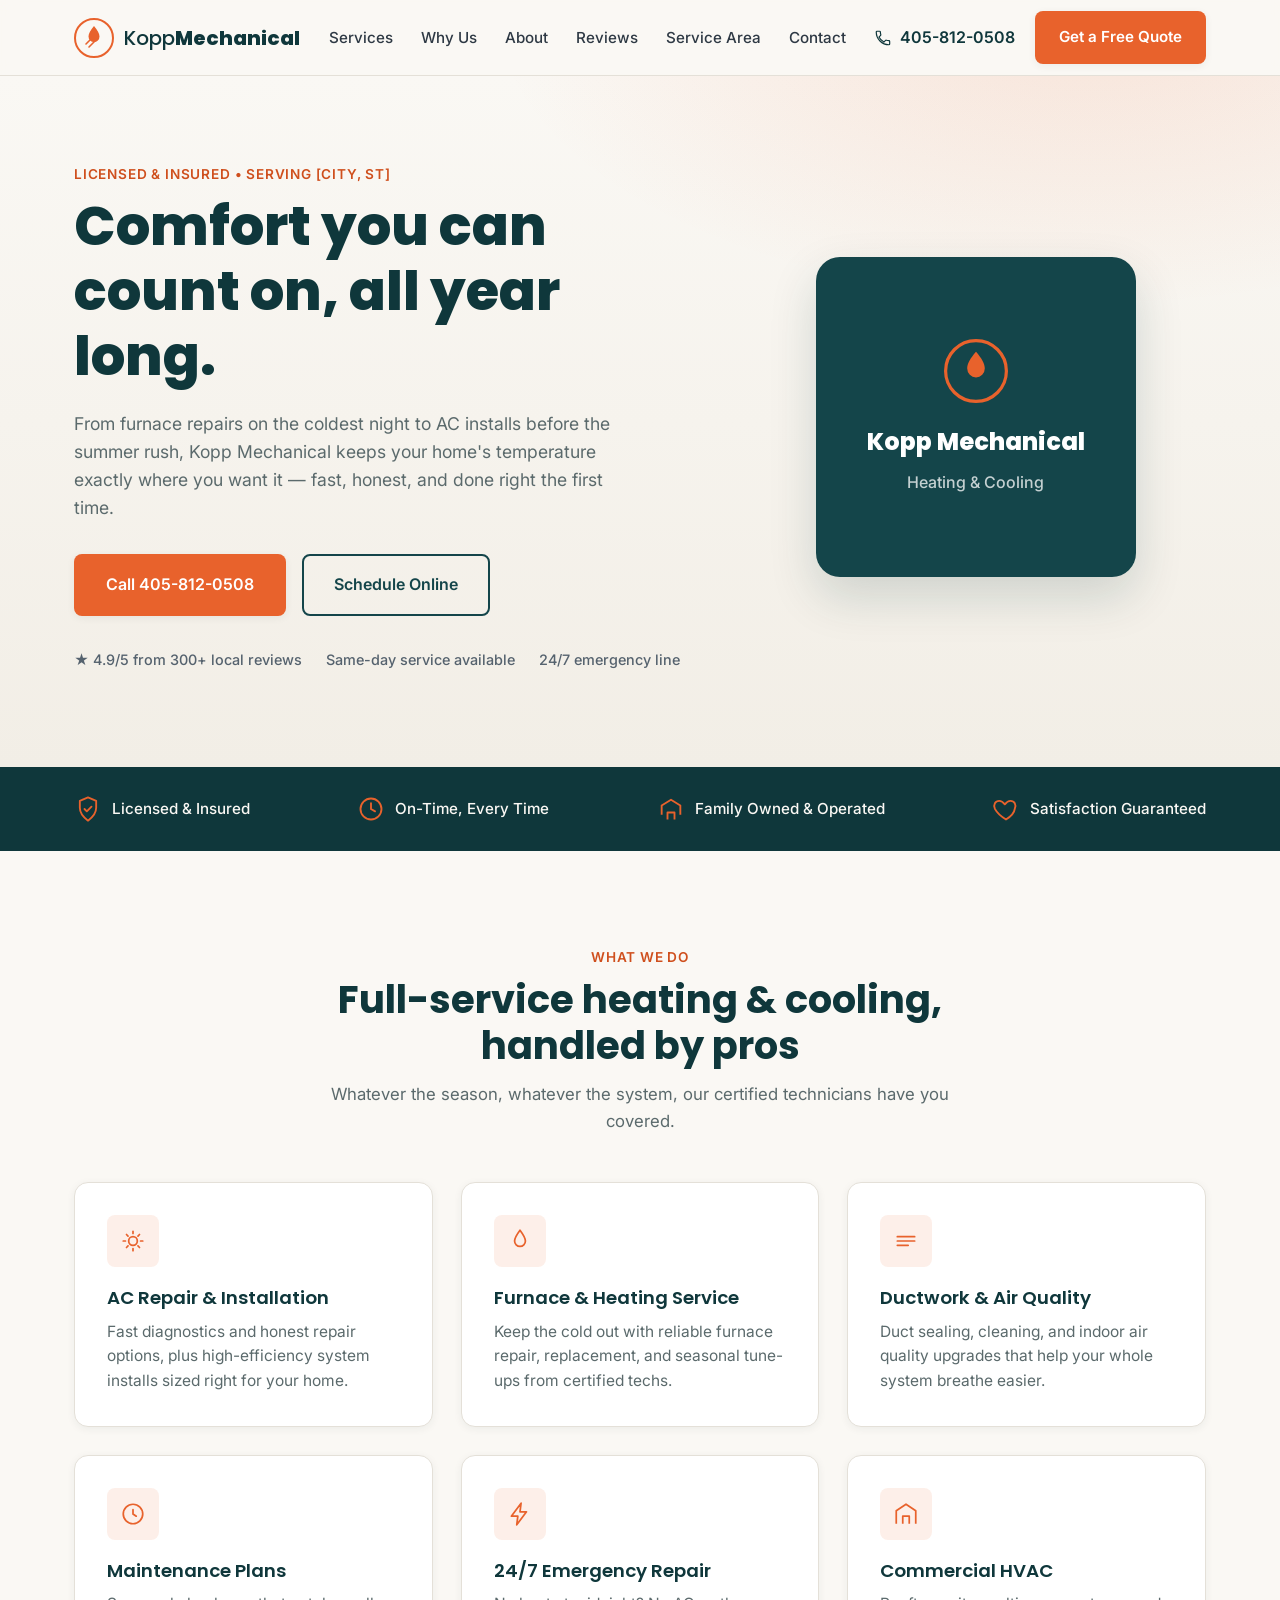
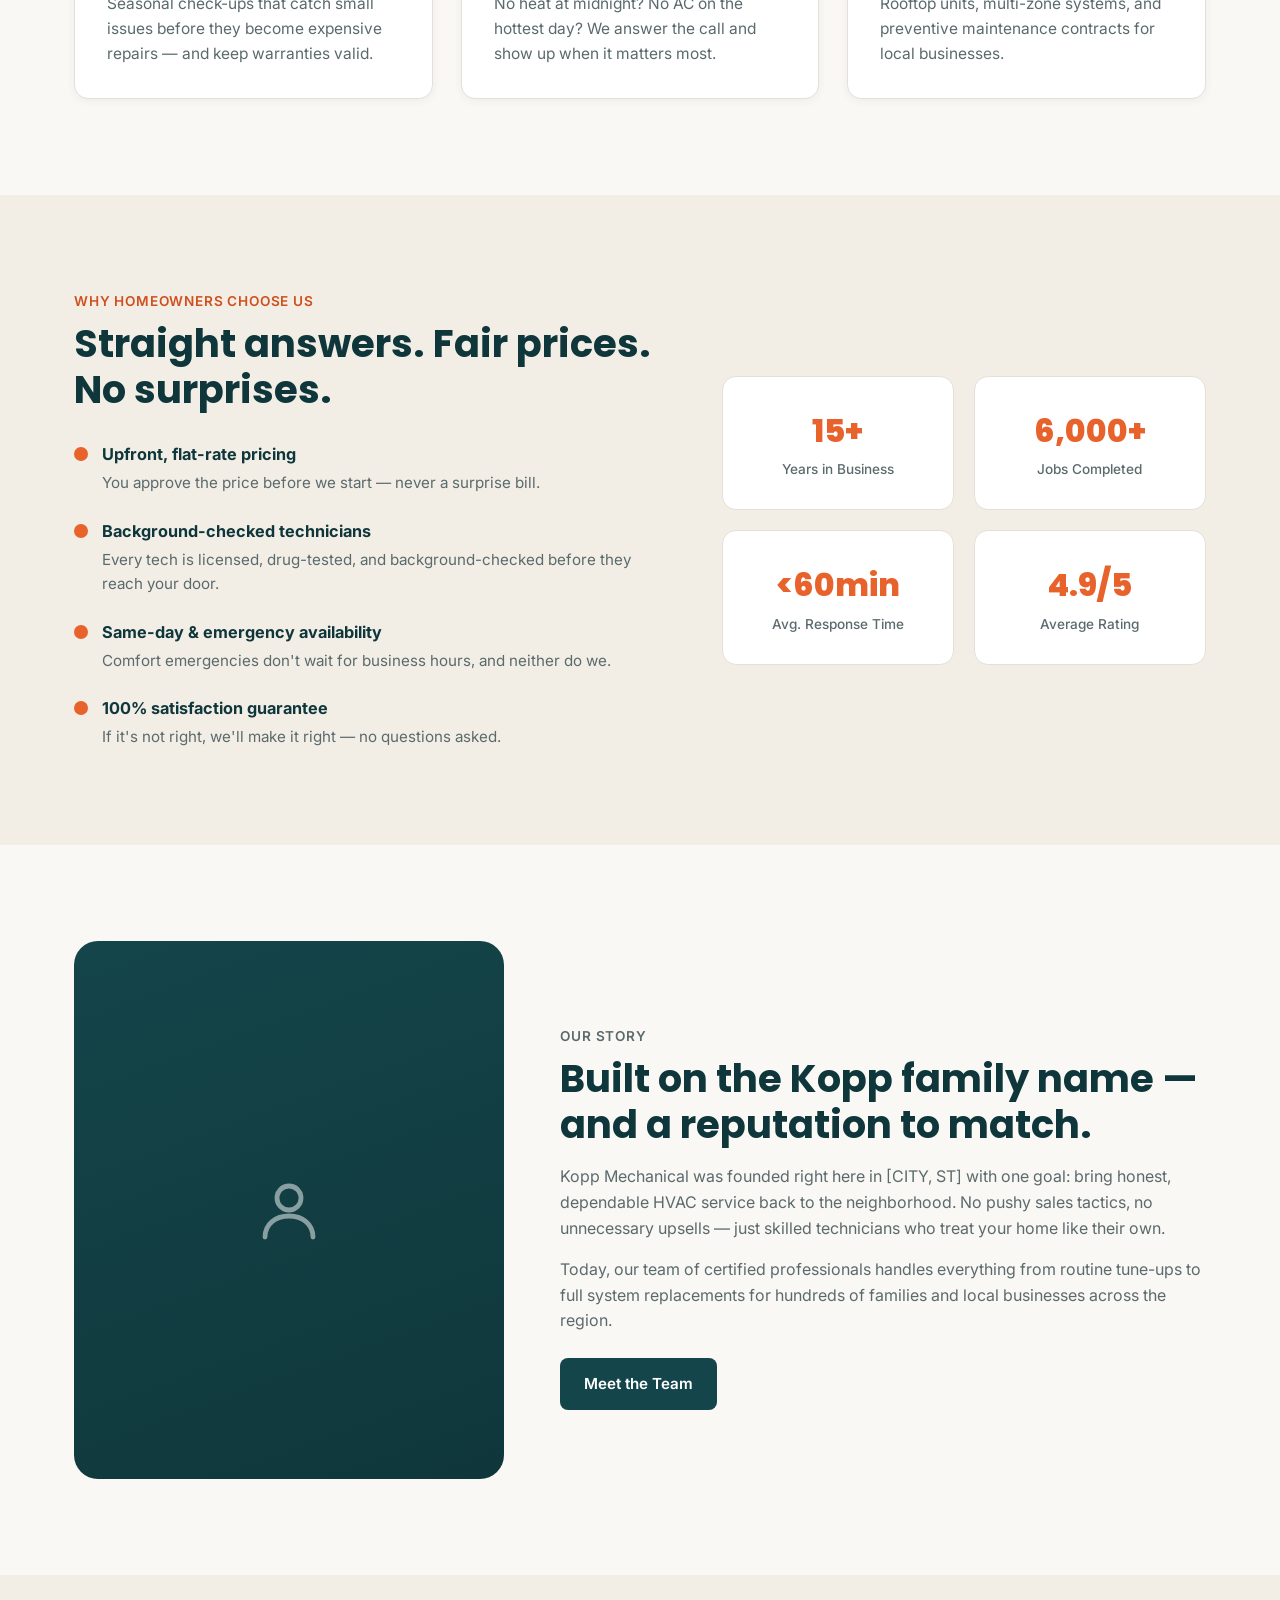
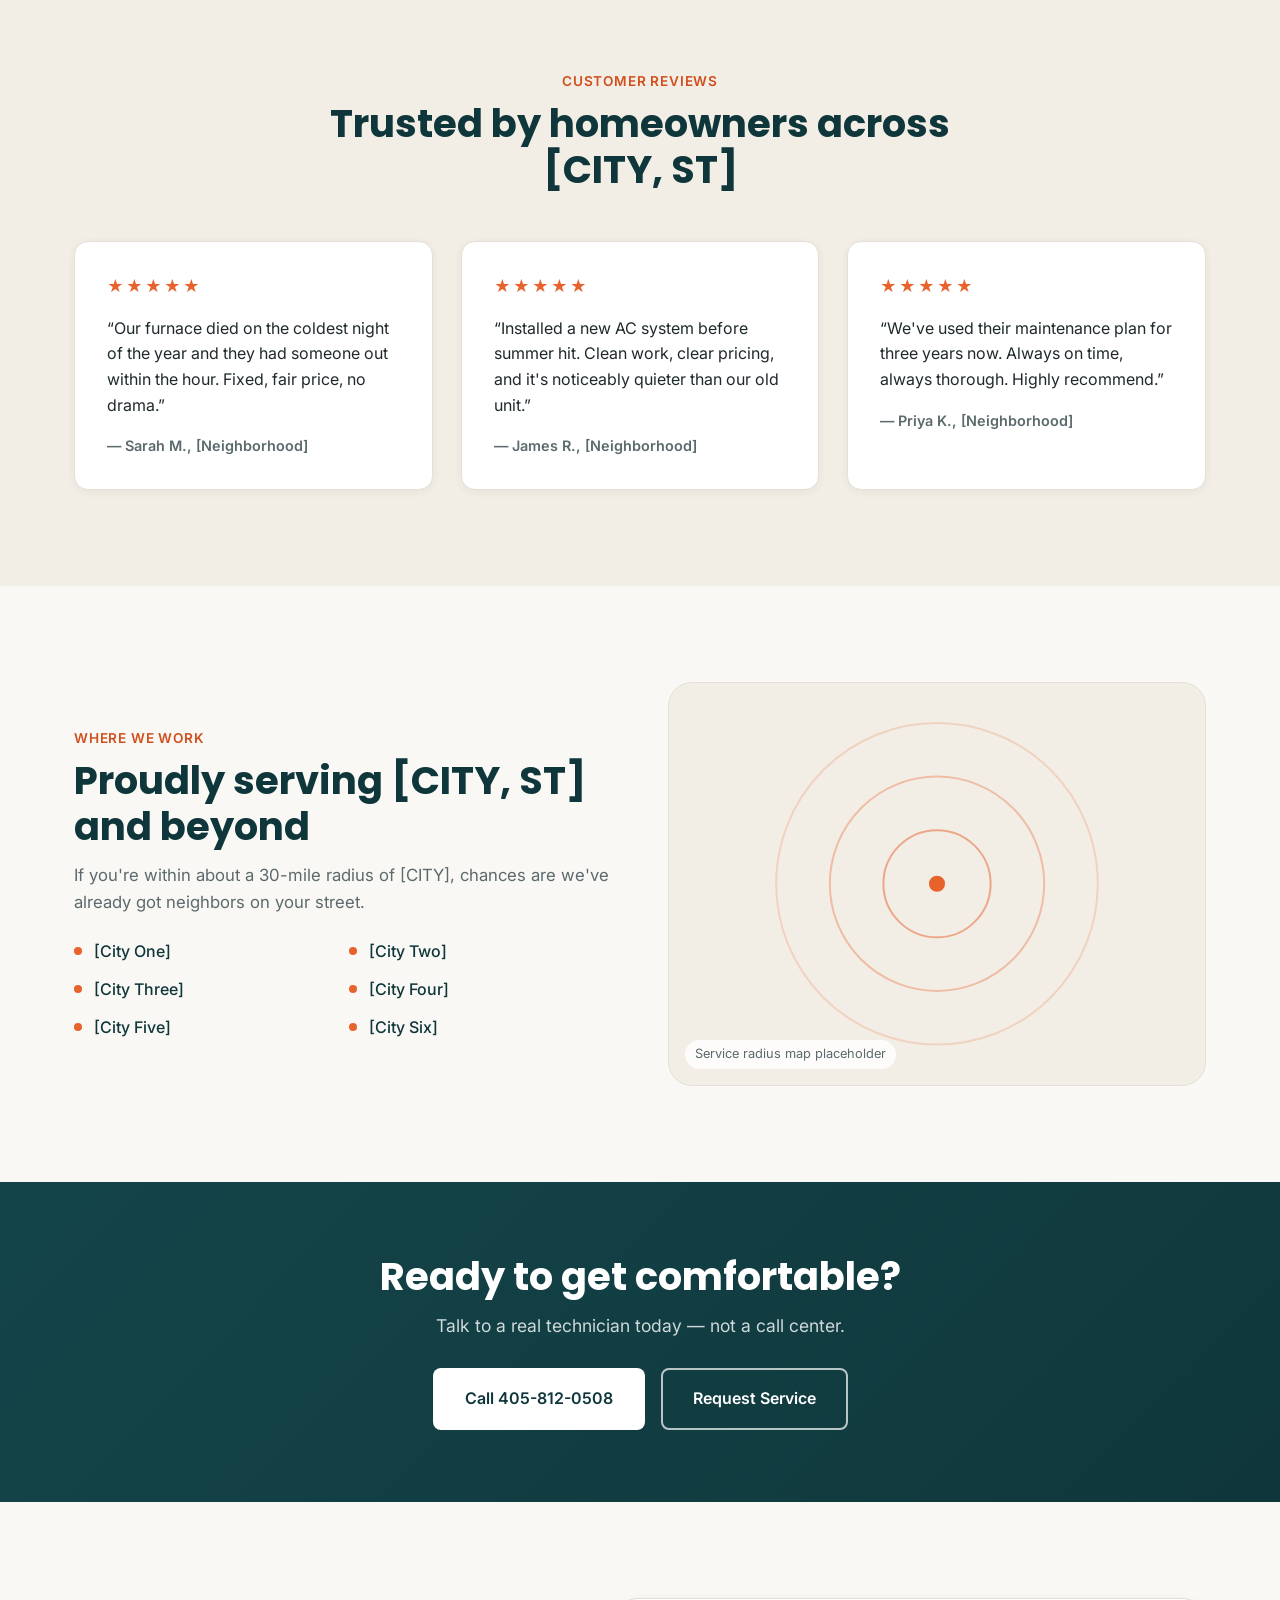
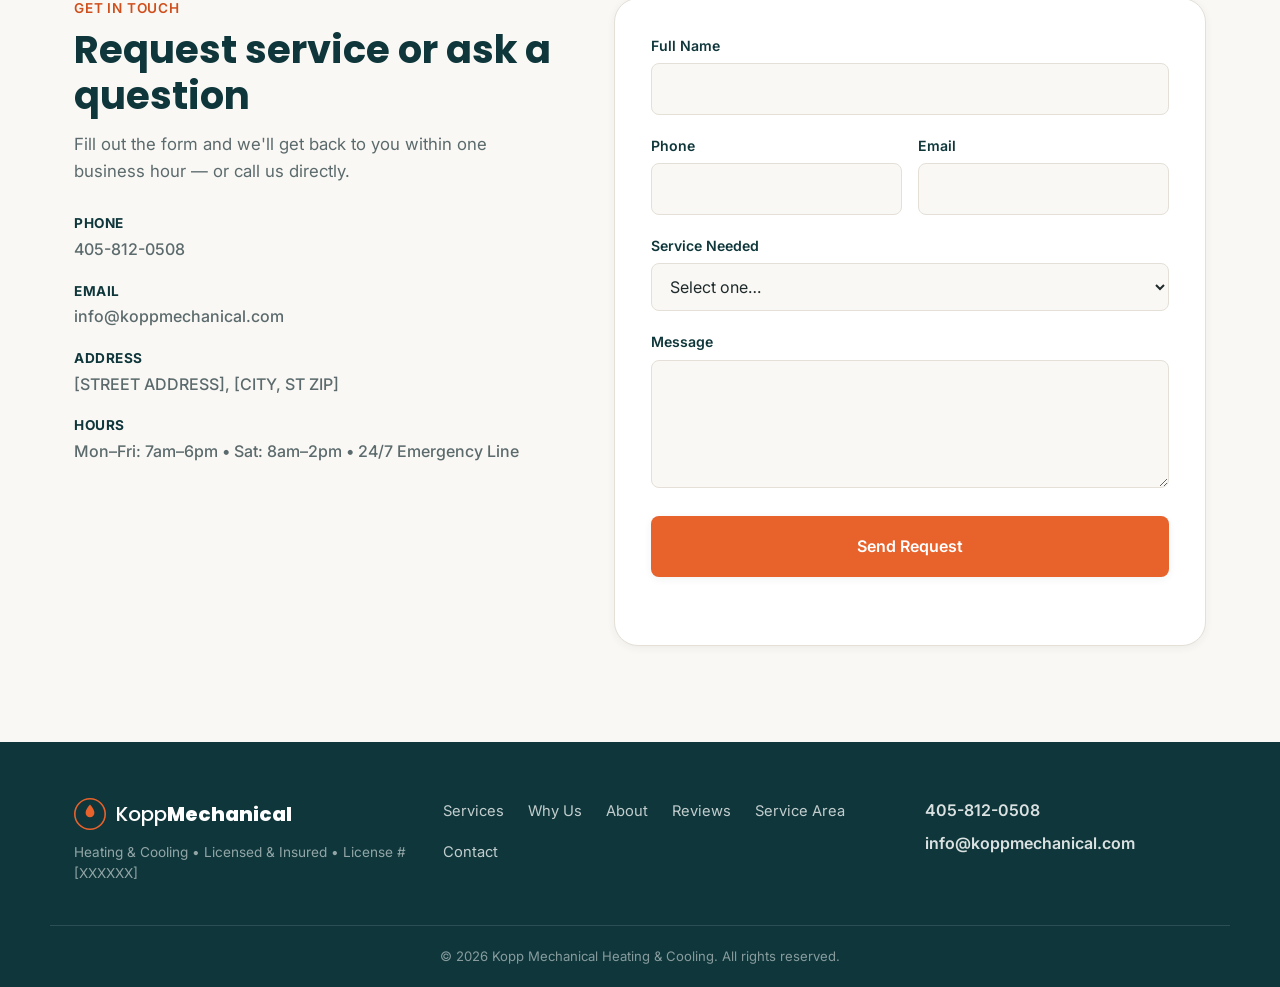
==== public/index.html @ b864ffae "update branding" ====
<!DOCTYPE html>
<html lang="en">
<head>
<meta charset="UTF-8">
<meta name="viewport" content="width=device-width, initial-scale=1.0">
<title>Kopp Mechanical | Heating &amp; Cooling Experts in [CITY, ST]</title>
<meta name="description" content="Kopp Mechanical provides expert heating, cooling, and indoor air quality services for homes and businesses in [CITY, ST] and surrounding areas. Licensed, insured, and available for same-day service.">
<meta name="theme-color" content="#14454A">

<!-- Open Graph -->
<meta property="og:type" content="website">
<meta property="og:title" content="Kopp Mechanical | Heating & Cooling Experts">
<meta property="og:description" content="Comfort you can count on. Licensed HVAC installation, repair, and maintenance in [CITY, ST].">
<meta property="og:image" content="assets/og-image.png">
<meta property="og:url" content="https://www.koppmechanical.com/">

<link rel="icon" href="favicon.svg" type="image/svg+xml">
<link rel="canonical" href="https://www.koppmechanical.com/">
<link rel="stylesheet" href="css/styles.css">

<!-- Preconnect to font host -->
<link rel="preconnect" href="https://fonts.googleapis.com">
<link rel="preconnect" href="https://fonts.gstatic.com" crossorigin>
<link href="https://fonts.googleapis.com/css2?family=Poppins:wght@600;700;800&family=Inter:wght@400;500;600&display=swap" rel="stylesheet">

<script type="application/ld+json">
{
  "@context": "https://schema.org",
  "@type": "HVACBusiness",
  "name": "Kopp Mechanical Heating & Cooling",
  "image": "https://www.koppmechanical.com/assets/og-image.png",
  "telephone": "405-812-0508",
  "email": "info@koppmechanical.com",
  "priceRange": "$$",
  "address": {
    "@type": "PostalAddress",
    "streetAddress": "[STREET ADDRESS]",
    "addressLocality": "[CITY]",
    "addressRegion": "[ST]",
    "postalCode": "[ZIP]",
    "addressCountry": "US"
  },
  "openingHoursSpecification": [
    {
      "@type": "OpeningHoursSpecification",
      "dayOfWeek": ["Monday","Tuesday","Wednesday","Thursday","Friday"],
      "opens": "07:00",
      "closes": "18:00"
    },
    {
      "@type": "OpeningHoursSpecification",
      "dayOfWeek": ["Saturday"],
      "opens": "08:00",
      "closes": "14:00"
    }
  ],
  "areaServed": "Oklahoma City, OK and surrounding areas",
  "sameAs": []
}
</script>
</head>
<body>

<a class="skip-link" href="#main">Skip to main content</a>

<!-- ================= HEADER ================= -->
<header class="site-header" id="header">
  <div class="container header-inner">
    <a href="#top" class="logo" aria-label="Kopp Mechanical home">
      <svg class="logo-mark" width="40" height="40" viewBox="0 0 40 40" fill="none" xmlns="http://www.w3.org/2000/svg" aria-hidden="true">
        <circle cx="20" cy="20" r="19" stroke="currentColor" stroke-width="2"/>
        <path d="M20 8c-3.5 4-5.5 7.5-5.5 10.5a5.5 5.5 0 0 0 11 0C25.5 15.5 23.5 12 20 8z" fill="currentColor"/>
        <path d="M12 26l4-4M15 29l4-4M18 26l4-4" stroke="currentColor" stroke-width="1.6" stroke-linecap="round"/>
      </svg>
      <span class="logo-text">Kopp<strong>Mechanical</strong></span>
    </a>

    <nav class="main-nav" id="main-nav" aria-label="Primary">
      <ul>
        <li><a href="#services">Services</a></li>
        <li><a href="#why-us">Why Us</a></li>
        <li><a href="#about">About</a></li>
        <li><a href="#testimonials">Reviews</a></li>
        <li><a href="#service-area">Service Area</a></li>
        <li><a href="#contact">Contact</a></li>
      </ul>
    </nav>

    <div class="header-cta">
      <a href="tel:+15555550123" class="phone-link">
        <svg width="18" height="18" viewBox="0 0 24 24" fill="none" aria-hidden="true"><path d="M6.6 10.8c1.4 2.8 3.8 5.2 6.6 6.6l2.2-2.2a1 1 0 0 1 1-.25 11 11 0 0 0 3.5.56 1 1 0 0 1 1 1V20a1 1 0 0 1-1 1A17 17 0 0 1 3 4a1 1 0 0 1 1-1h3.5a1 1 0 0 1 1 1 11 11 0 0 0 .56 3.5 1 1 0 0 1-.25 1l-2.2 2.3z" stroke="currentColor" stroke-width="1.6" stroke-linejoin="round"/></svg>
        <span>405-812-0508</span>
      </a>
      <a href="#contact" class="btn btn-primary">Get a Free Quote</a>
    </div>

    <button class="nav-toggle" id="nav-toggle" aria-expanded="false" aria-controls="main-nav" aria-label="Toggle menu">
      <span></span><span></span><span></span>
    </button>
  </div>
</header>

<main id="main">

  <!-- ================= HERO ================= -->
  <section class="hero" id="top">
    <div class="container hero-inner">
      <div class="hero-copy">
        <p class="eyebrow">Licensed &amp; Insured &bull; Serving [CITY, ST]</p>
        <h1>Comfort you can count on, all year long.</h1>
        <p class="hero-sub">From furnace repairs on the coldest night to AC installs before the summer rush, Kopp Mechanical keeps your home's temperature exactly where you want it &mdash; fast, honest, and done right the first time.</p>
        <div class="hero-actions">
          <a href="tel:+15555550123" class="btn btn-primary btn-lg">Call 405-812-0508</a>
          <a href="#contact" class="btn btn-ghost btn-lg">Schedule Online</a>
        </div>
        <ul class="hero-trust">
          <li>&#9733; 4.9/5 from 300+ local reviews</li>
          <li>Same-day service available</li>
          <li>24/7 emergency line</li>
        </ul>
      </div>
      <div class="hero-visual" aria-hidden="true">
        <div class="hero-badge-card">
          <svg width="64" height="64" viewBox="0 0 40 40" fill="none"><circle cx="20" cy="20" r="19" stroke="currentColor" stroke-width="2"/><path d="M20 8c-3.5 4-5.5 7.5-5.5 10.5a5.5 5.5 0 0 0 11 0C25.5 15.5 23.5 12 20 8z" fill="currentColor"/></svg>
          <p class="hero-badge-title">Kopp Mechanical</p>
          <p class="hero-badge-sub">Heating &amp; Cooling</p>
        </div>
      </div>
    </div>
  </section>

  <!-- ================= TRUST BAR ================= -->
  <section class="trust-bar">
    <div class="container trust-bar-inner">
      <div class="trust-item">
        <svg width="28" height="28" viewBox="0 0 24 24" fill="none" aria-hidden="true"><path d="M12 2l7 3v6c0 5-3.4 8.4-7 11-3.6-2.6-7-6-7-11V5l7-3z" stroke="currentColor" stroke-width="1.6" stroke-linejoin="round"/><path d="M9 12l2 2 4-4" stroke="currentColor" stroke-width="1.6" stroke-linecap="round" stroke-linejoin="round"/></svg>
        <span>Licensed &amp; Insured</span>
      </div>
      <div class="trust-item">
        <svg width="28" height="28" viewBox="0 0 24 24" fill="none" aria-hidden="true"><circle cx="12" cy="12" r="9" stroke="currentColor" stroke-width="1.6"/><path d="M12 7v5l3.5 2" stroke="currentColor" stroke-width="1.6" stroke-linecap="round"/></svg>
        <span>On-Time, Every Time</span>
      </div>
      <div class="trust-item">
        <svg width="28" height="28" viewBox="0 0 24 24" fill="none" aria-hidden="true"><path d="M4 17V9l8-5 8 5v8" stroke="currentColor" stroke-width="1.6" stroke-linejoin="round"/><path d="M9 21v-6h6v6" stroke="currentColor" stroke-width="1.6" stroke-linejoin="round"/></svg>
        <span>Family Owned &amp; Operated</span>
      </div>
      <div class="trust-item">
        <svg width="28" height="28" viewBox="0 0 24 24" fill="none" aria-hidden="true"><path d="M12 21s-7-4.35-9.5-9.09C.8 8.2 2.9 5 6.2 5c1.9 0 3.3 1 4.8 3 1.5-2 2.9-3 4.8-3 3.3 0 5.4 3.2 3.7 6.91C19 16.65 12 21 12 21z" stroke="currentColor" stroke-width="1.6" stroke-linejoin="round"/></svg>
        <span>Satisfaction Guaranteed</span>
      </div>
    </div>
  </section>

  <!-- ================= SERVICES ================= -->
  <section class="section" id="services">
    <div class="container">
      <div class="section-head">
        <p class="eyebrow">What We Do</p>
        <h2>Full-service heating &amp; cooling, handled by pros</h2>
        <p class="section-sub">Whatever the season, whatever the system, our certified technicians have you covered.</p>
      </div>

      <div class="grid grid-3">
        <article class="card service-card">
          <div class="icon-badge">
            <svg width="26" height="26" viewBox="0 0 24 24" fill="none" aria-hidden="true"><path d="M12 3v2M12 19v2M5 12H3M21 12h-2M6 6l1.4 1.4M16.6 16.6L18 18M18 6l-1.4 1.4M7.4 16.6L6 18" stroke="currentColor" stroke-width="1.6" stroke-linecap="round"/><circle cx="12" cy="12" r="4" stroke="currentColor" stroke-width="1.6"/></svg>
          </div>
          <h3>AC Repair &amp; Installation</h3>
          <p>Fast diagnostics and honest repair options, plus high-efficiency system installs sized right for your home.</p>
        </article>

        <article class="card service-card">
          <div class="icon-badge">
            <svg width="26" height="26" viewBox="0 0 24 24" fill="none" aria-hidden="true"><path d="M12 2c-3 4-5 7-5 10a5 5 0 0 0 10 0c0-3-2-6-5-10z" stroke="currentColor" stroke-width="1.6" stroke-linejoin="round"/></svg>
          </div>
          <h3>Furnace &amp; Heating Service</h3>
          <p>Keep the cold out with reliable furnace repair, replacement, and seasonal tune-ups from certified techs.</p>
        </article>

        <article class="card service-card">
          <div class="icon-badge">
            <svg width="26" height="26" viewBox="0 0 24 24" fill="none" aria-hidden="true"><path d="M4 8h16M4 12h16M4 16h10" stroke="currentColor" stroke-width="1.6" stroke-linecap="round"/></svg>
          </div>
          <h3>Ductwork &amp; Air Quality</h3>
          <p>Duct sealing, cleaning, and indoor air quality upgrades that help your whole system breathe easier.</p>
        </article>

        <article class="card service-card">
          <div class="icon-badge">
            <svg width="26" height="26" viewBox="0 0 24 24" fill="none" aria-hidden="true"><path d="M12 8v4l3 2" stroke="currentColor" stroke-width="1.6" stroke-linecap="round"/><circle cx="12" cy="12" r="9" stroke="currentColor" stroke-width="1.6"/></svg>
          </div>
          <h3>Maintenance Plans</h3>
          <p>Seasonal check-ups that catch small issues before they become expensive repairs &mdash; and keep warranties valid.</p>
        </article>

        <article class="card service-card">
          <div class="icon-badge">
            <svg width="26" height="26" viewBox="0 0 24 24" fill="none" aria-hidden="true"><path d="M13 2L4 14h6l-1 8 9-12h-6l1-8z" stroke="currentColor" stroke-width="1.6" stroke-linejoin="round"/></svg>
          </div>
          <h3>24/7 Emergency Repair</h3>
          <p>No heat at midnight? No AC on the hottest day? We answer the call and show up when it matters most.</p>
        </article>

        <article class="card service-card">
          <div class="icon-badge">
            <svg width="26" height="26" viewBox="0 0 24 24" fill="none" aria-hidden="true"><path d="M3 21V9l9-6 9 6v12" stroke="currentColor" stroke-width="1.6" stroke-linejoin="round"/><path d="M9 21v-7h6v7" stroke="currentColor" stroke-width="1.6" stroke-linejoin="round"/></svg>
          </div>
          <h3>Commercial HVAC</h3>
          <p>Rooftop units, multi-zone systems, and preventive maintenance contracts for local businesses.</p>
        </article>
      </div>
    </div>
  </section>

  <!-- ================= WHY US ================= -->
  <section class="section section-alt" id="why-us">
    <div class="container why-us-grid">
      <div class="why-us-copy">
        <p class="eyebrow">Why Homeowners Choose Us</p>
        <h2>Straight answers. Fair prices. No surprises.</h2>
        <ul class="feature-list">
          <li>
            <strong>Upfront, flat-rate pricing</strong>
            <span>You approve the price before we start &mdash; never a surprise bill.</span>
          </li>
          <li>
            <strong>Background-checked technicians</strong>
            <span>Every tech is licensed, drug-tested, and background-checked before they reach your door.</span>
          </li>
          <li>
            <strong>Same-day &amp; emergency availability</strong>
            <span>Comfort emergencies don't wait for business hours, and neither do we.</span>
          </li>
          <li>
            <strong>100% satisfaction guarantee</strong>
            <span>If it's not right, we'll make it right &mdash; no questions asked.</span>
          </li>
        </ul>
      </div>
      <div class="stats-grid">
        <div class="stat-card">
          <span class="stat-number">15+</span>
          <span class="stat-label">Years in Business</span>
        </div>
        <div class="stat-card">
          <span class="stat-number">6,000+</span>
          <span class="stat-label">Jobs Completed</span>
        </div>
        <div class="stat-card">
          <span class="stat-number">&lt;60min</span>
          <span class="stat-label">Avg. Response Time</span>
        </div>
        <div class="stat-card">
          <span class="stat-number">4.9/5</span>
          <span class="stat-label">Average Rating</span>
        </div>
      </div>
    </div>
  </section>

  <!-- ================= ABOUT ================= -->
  <section class="section" id="about">
    <div class="container about-grid">
      <div class="about-visual" aria-hidden="true">
        <div class="about-photo-placeholder">
          <svg width="72" height="72" viewBox="0 0 24 24" fill="none"><circle cx="12" cy="8" r="4" stroke="currentColor" stroke-width="1.6"/><path d="M4 21c0-4.4 3.6-7 8-7s8 2.6 8 7" stroke="currentColor" stroke-width="1.6" stroke-linecap="round"/></svg>
        </div>
      </div>
      <div class="about-copy">
        <p class="eyebrow">Our Story</p>
        <h2>Built on the Kopp family name &mdash; and a reputation to match.</h2>
        <p>Kopp Mechanical was founded right here in [CITY, ST] with one goal: bring honest, dependable HVAC service back to the neighborhood. No pushy sales tactics, no unnecessary upsells &mdash; just skilled technicians who treat your home like their own.</p>
        <p>Today, our team of certified professionals handles everything from routine tune-ups to full system replacements for hundreds of families and local businesses across the region.</p>
        <a href="#contact" class="btn btn-secondary">Meet the Team</a>
      </div>
    </div>
  </section>

  <!-- ================= TESTIMONIALS ================= -->
  <section class="section section-alt" id="testimonials">
    <div class="container">
      <div class="section-head">
        <p class="eyebrow">Customer Reviews</p>
        <h2>Trusted by homeowners across [CITY, ST]</h2>
      </div>
      <div class="grid grid-3">
        <blockquote class="card testimonial-card">
          <div class="stars" aria-label="5 out of 5 stars">&#9733;&#9733;&#9733;&#9733;&#9733;</div>
          <p>&ldquo;Our furnace died on the coldest night of the year and they had someone out within the hour. Fixed, fair price, no drama.&rdquo;</p>
          <footer>&mdash; Sarah M., [Neighborhood]</footer>
        </blockquote>
        <blockquote class="card testimonial-card">
          <div class="stars" aria-label="5 out of 5 stars">&#9733;&#9733;&#9733;&#9733;&#9733;</div>
          <p>&ldquo;Installed a new AC system before summer hit. Clean work, clear pricing, and it's noticeably quieter than our old unit.&rdquo;</p>
          <footer>&mdash; James R., [Neighborhood]</footer>
        </blockquote>
        <blockquote class="card testimonial-card">
          <div class="stars" aria-label="5 out of 5 stars">&#9733;&#9733;&#9733;&#9733;&#9733;</div>
          <p>&ldquo;We've used their maintenance plan for three years now. Always on time, always thorough. Highly recommend.&rdquo;</p>
          <footer>&mdash; Priya K., [Neighborhood]</footer>
        </blockquote>
      </div>
    </div>
  </section>

  <!-- ================= SERVICE AREA ================= -->
  <section class="section" id="service-area">
    <div class="container service-area-grid">
      <div>
        <p class="eyebrow">Where We Work</p>
        <h2>Proudly serving [CITY, ST] and beyond</h2>
        <p class="section-sub">If you're within about a 30-mile radius of [CITY], chances are we've already got neighbors on your street.</p>
        <ul class="area-list">
          <li>[City One]</li>
          <li>[City Two]</li>
          <li>[City Three]</li>
          <li>[City Four]</li>
          <li>[City Five]</li>
          <li>[City Six]</li>
        </ul>
      </div>
      <div class="map-placeholder" aria-hidden="true">
        <svg width="100%" height="100%" viewBox="0 0 400 300" preserveAspectRatio="xMidYMid slice">
          <rect width="400" height="300" fill="none"/>
          <circle cx="200" cy="150" r="6" fill="currentColor"/>
          <circle cx="200" cy="150" r="40" stroke="currentColor" stroke-width="1.5" fill="none" opacity="0.5"/>
          <circle cx="200" cy="150" r="80" stroke="currentColor" stroke-width="1.5" fill="none" opacity="0.35"/>
          <circle cx="200" cy="150" r="120" stroke="currentColor" stroke-width="1.5" fill="none" opacity="0.2"/>
        </svg>
        <span class="map-label">Service radius map placeholder</span>
      </div>
    </div>
  </section>

  <!-- ================= CTA BANNER ================= -->
  <section class="cta-banner">
    <div class="container cta-banner-inner">
      <h2>Ready to get comfortable?</h2>
      <p>Talk to a real technician today &mdash; not a call center.</p>
      <div class="hero-actions">
        <a href="tel:+15555550123" class="btn btn-light btn-lg">Call 405-812-0508</a>
        <a href="#contact" class="btn btn-outline-light btn-lg">Request Service</a>
      </div>
    </div>
  </section>

  <!-- ================= CONTACT ================= -->
  <section class="section" id="contact">
    <div class="container contact-grid">
      <div class="contact-info">
        <p class="eyebrow">Get In Touch</p>
        <h2>Request service or ask a question</h2>
        <p class="section-sub">Fill out the form and we'll get back to you within one business hour &mdash; or call us directly.</p>

        <ul class="contact-details">
          <li>
            <strong>Phone</strong>
            <a href="tel:+15555550123">405-812-0508</a>
          </li>
          <li>
            <strong>Email</strong>
            <a href="mailto:hello@koppmechanical.com">info@koppmechanical.com</a>
          </li>
          <li>
            <strong>Address</strong>
            <span>[STREET ADDRESS], [CITY, ST ZIP]</span>
          </li>
          <li>
            <strong>Hours</strong>
            <span>Mon&ndash;Fri: 7am&ndash;6pm &bull; Sat: 8am&ndash;2pm &bull; 24/7 Emergency Line</span>
          </li>
        </ul>
      </div>

      <form class="contact-form" id="contact-form" novalidate action="https://formspree.io/f/mbdnglnq" method="POST">
        <!--
          STOPGAP: submissions go to Formspree (info@koppmechanical.com) until
          a CRM (Housecall Pro or Jobber) is chosen and lead intake moves
          there instead. js/main.js submits this via fetch() so the visitor
          stays on-page; the action/method above are a no-JS fallback.
        -->
        <input type="text" name="_gotcha" style="display:none" tabindex="-1" autocomplete="off">
        <div class="form-row">
          <label for="name">Full Name</label>
          <input type="text" id="name" name="name" required autocomplete="name">
        </div>
        <div class="form-row form-row-split">
          <div>
            <label for="phone">Phone</label>
            <input type="tel" id="phone" name="phone" required autocomplete="tel">
          </div>
          <div>
            <label for="email">Email</label>
            <input type="email" id="email" name="email" required autocomplete="email">
          </div>
        </div>
        <div class="form-row">
          <label for="service">Service Needed</label>
          <select id="service" name="service">
            <option value="">Select one&hellip;</option>
            <option value="repair">Repair</option>
            <option value="installation">New Installation</option>
            <option value="maintenance">Maintenance Plan</option>
            <option value="emergency">Emergency Service</option>
            <option value="other">Other</option>
          </select>
        </div>
        <div class="form-row">
          <label for="message">Message</label>
          <textarea id="message" name="message" rows="4" required></textarea>
        </div>
        <button type="submit" class="btn btn-primary btn-lg btn-block">Send Request</button>
        <p class="form-note" id="form-note" role="status" aria-live="polite"></p>
      </form>
    </div>
  </section>

</main>

<!-- ================= FOOTER ================= -->
<footer class="site-footer">
  <div class="container footer-inner">
    <div class="footer-brand">
      <a href="#top" class="logo" aria-label="Kopp Mechanical home">
        <svg class="logo-mark" width="32" height="32" viewBox="0 0 40 40" fill="none" aria-hidden="true">
          <circle cx="20" cy="20" r="19" stroke="currentColor" stroke-width="2"/>
          <path d="M20 8c-3.5 4-5.5 7.5-5.5 10.5a5.5 5.5 0 0 0 11 0C25.5 15.5 23.5 12 20 8z" fill="currentColor"/>
        </svg>
        <span class="logo-text">Kopp<strong>Mechanical</strong></span>
      </a>
      <p>Heating &amp; Cooling &bull; Licensed &amp; Insured &bull; License #[XXXXXX]</p>
    </div>

    <nav class="footer-nav" aria-label="Footer">
      <ul>
        <li><a href="#services">Services</a></li>
        <li><a href="#why-us">Why Us</a></li>
        <li><a href="#about">About</a></li>
        <li><a href="#testimonials">Reviews</a></li>
        <li><a href="#service-area">Service Area</a></li>
        <li><a href="#contact">Contact</a></li>
      </ul>
    </nav>

    <div class="footer-contact">
      <a href="tel:+15555550123">405-812-0508</a>
      <a href="mailto:hello@koppmechanical.com">info@koppmechanical.com</a>
    </div>
  </div>
  <div class="container footer-bottom">
    <p>&copy; <span id="year"></span> Kopp Mechanical Heating &amp; Cooling. All rights reserved.</p>
  </div>
</footer>

<script src="js/main.js"></script>
</body>
</html>
---- public/css/styles.css ----
/* ==========================================================================
   Kopp Mechanical — Design Tokens
   ========================================================================== */
:root {
  --color-teal-900: #0F373B;
  --color-teal-700: #14454A;
  --color-slate-700: #2E3944;
  --color-slate-500: #55626E;
  --color-orange-500: #E8622C;
  --color-orange-600: #CF4F1D;
  --color-cream-50: #FAF8F4;
  --color-cream-100: #F2EEE6;
  --color-white: #FFFFFF;
  --color-border: #E4E0D8;
  --color-text: #1F2A2C;
  --color-text-muted: #5B6A6C;

  --font-heading: 'Poppins', 'Segoe UI', system-ui, sans-serif;
  --font-body: 'Inter', 'Segoe UI', system-ui, sans-serif;

  --radius-sm: 8px;
  --radius-md: 14px;
  --radius-lg: 24px;

  --shadow-sm: 0 2px 8px rgba(15, 55, 59, 0.06);
  --shadow-md: 0 8px 24px rgba(15, 55, 59, 0.10);
  --shadow-lg: 0 20px 48px rgba(15, 55, 59, 0.16);

  --header-height: 76px;
}

/* ==========================================================================
   Reset
   ========================================================================== */
*, *::before, *::after { box-sizing: border-box; }
html { scroll-behavior: smooth; scroll-padding-top: var(--header-height); }
body, h1, h2, h3, p, ul, blockquote, figure { margin: 0; }
ul { padding: 0; list-style: none; }
img, svg { display: block; max-width: 100%; }
a { color: inherit; text-decoration: none; }
button { font: inherit; cursor: pointer; }
input, select, textarea { font: inherit; }

@media (prefers-reduced-motion: reduce) {
  html { scroll-behavior: auto; }
  * { animation-duration: 0.01ms !important; transition-duration: 0.01ms !important; }
}

body {
  font-family: var(--font-body);
  color: var(--color-text);
  background: var(--color-cream-50);
  line-height: 1.6;
  -webkit-font-smoothing: antialiased;
}

h1, h2, h3 { font-family: var(--font-heading); color: var(--color-teal-900); line-height: 1.2; }
h1 { font-size: clamp(2.2rem, 4.5vw, 3.4rem); font-weight: 800; }
h2 { font-size: clamp(1.7rem, 3vw, 2.4rem); font-weight: 700; }
h3 { font-size: 1.15rem; font-weight: 600; }

.container {
  width: 100%;
  max-width: 1180px;
  margin-inline: auto;
  padding-inline: 24px;
}

.skip-link {
  position: absolute;
  left: -9999px;
  top: 0;
  background: var(--color-teal-900);
  color: var(--color-white);
  padding: 12px 20px;
  border-radius: var(--radius-sm);
  z-index: 1000;
}
.skip-link:focus { left: 16px; top: 16px; }

:focus-visible {
  outline: 3px solid var(--color-orange-500);
  outline-offset: 2px;
}

.eyebrow {
  color: var(--color-orange-600);
  font-weight: 600;
  letter-spacing: 0.06em;
  text-transform: uppercase;
  font-size: 0.85rem;
  margin-bottom: 8px;
}

.section { padding: 96px 0; }
.section-alt { background: var(--color-cream-100); }
.section-head { max-width: 640px; margin: 0 auto 48px; text-align: center; }
.section-sub { color: var(--color-text-muted); margin-top: 12px; font-size: 1.05rem; }

/* ==========================================================================
   Buttons
   ========================================================================== */
.btn {
  display: inline-flex;
  align-items: center;
  justify-content: center;
  gap: 8px;
  padding: 12px 22px;
  border-radius: var(--radius-sm);
  font-weight: 600;
  font-size: 0.95rem;
  border: 2px solid transparent;
  transition: transform 0.15s ease, box-shadow 0.15s ease, background 0.15s ease;
  white-space: nowrap;
}
.btn:hover { transform: translateY(-1px); }
.btn-lg { padding: 16px 30px; font-size: 1rem; }
.btn-block { width: 100%; }

.btn-primary {
  background: var(--color-orange-500);
  color: var(--color-white);
  box-shadow: var(--shadow-sm);
}
.btn-primary:hover { background: var(--color-orange-600); box-shadow: var(--shadow-md); }

.btn-secondary {
  background: var(--color-teal-700);
  color: var(--color-white);
}
.btn-secondary:hover { background: var(--color-teal-900); }

.btn-ghost {
  background: transparent;
  border-color: var(--color-teal-700);
  color: var(--color-teal-700);
}
.btn-ghost:hover { background: var(--color-teal-700); color: var(--color-white); }

.btn-light { background: var(--color-white); color: var(--color-teal-900); }
.btn-light:hover { background: var(--color-cream-100); }

.btn-outline-light {
  background: transparent;
  border-color: rgba(255,255,255,0.7);
  color: var(--color-white);
}
.btn-outline-light:hover { background: rgba(255,255,255,0.12); }

/* ==========================================================================
   Header
   ========================================================================== */
.site-header {
  position: sticky;
  top: 0;
  z-index: 100;
  height: var(--header-height);
  background: rgba(250, 248, 244, 0.92);
  backdrop-filter: blur(8px);
  border-bottom: 1px solid var(--color-border);
}
.header-inner {
  height: 100%;
  display: flex;
  align-items: center;
  justify-content: space-between;
  gap: 24px;
}

.logo { display: inline-flex; align-items: center; gap: 10px; color: var(--color-teal-900); }
.logo-mark { color: var(--color-orange-500); flex-shrink: 0; }
.logo-text { font-family: var(--font-heading); font-weight: 500; font-size: 1.25rem; }
.logo-text strong { font-weight: 800; }

.main-nav ul { display: flex; gap: 28px; }
.main-nav a {
  font-weight: 500;
  font-size: 0.95rem;
  color: var(--color-slate-700);
  position: relative;
  padding: 6px 0;
}
.main-nav a:hover { color: var(--color-orange-600); }

.header-cta { display: flex; align-items: center; gap: 20px; }
.phone-link {
  display: inline-flex;
  align-items: center;
  gap: 8px;
  font-weight: 600;
  color: var(--color-teal-900);
}
.phone-link:hover { color: var(--color-orange-600); }

.nav-toggle {
  display: none;
  flex-direction: column;
  justify-content: center;
  gap: 5px;
  width: 40px;
  height: 40px;
  background: transparent;
  border: none;
  padding: 0;
}
.nav-toggle span {
  display: block;
  height: 2px;
  width: 24px;
  margin-inline: auto;
  background: var(--color-teal-900);
  transition: transform 0.2s ease, opacity 0.2s ease;
}
.nav-toggle[aria-expanded="true"] span:nth-child(1) { transform: translateY(7px) rotate(45deg); }
.nav-toggle[aria-expanded="true"] span:nth-child(2) { opacity: 0; }
.nav-toggle[aria-expanded="true"] span:nth-child(3) { transform: translateY(-7px) rotate(-45deg); }

/* ==========================================================================
   Hero
   ========================================================================== */
.hero {
  background:
    radial-gradient(1000px 500px at 85% -10%, rgba(232, 98, 44, 0.14), transparent 60%),
    linear-gradient(180deg, var(--color-cream-50) 0%, var(--color-cream-100) 100%);
  padding: 88px 0 96px;
}
.hero-inner {
  display: grid;
  grid-template-columns: 1.15fr 0.85fr;
  gap: 48px;
  align-items: center;
}
.hero-sub { font-size: 1.1rem; color: var(--color-text-muted); margin-top: 20px; max-width: 52ch; }
.hero-actions { display: flex; gap: 16px; margin-top: 32px; flex-wrap: wrap; }
.hero-trust {
  display: flex;
  gap: 24px;
  margin-top: 32px;
  flex-wrap: wrap;
  font-size: 0.9rem;
  color: var(--color-slate-500);
  font-weight: 500;
}

.hero-visual { display: flex; align-items: center; justify-content: center; }
.hero-badge-card {
  background: var(--color-teal-700);
  color: var(--color-white);
  border-radius: var(--radius-lg);
  width: 100%;
  max-width: 320px;
  aspect-ratio: 1 / 1;
  display: flex;
  flex-direction: column;
  align-items: center;
  justify-content: center;
  gap: 8px;
  box-shadow: var(--shadow-lg);
}
.hero-badge-card svg { color: var(--color-orange-500); margin-bottom: 12px; }
.hero-badge-title { font-family: var(--font-heading); font-size: 1.5rem; font-weight: 800; }
.hero-badge-sub { color: rgba(255,255,255,0.75); font-weight: 500; }

/* ==========================================================================
   Trust bar
   ========================================================================== */
.trust-bar { background: var(--color-teal-900); padding: 28px 0; }
.trust-bar-inner {
  display: flex;
  flex-wrap: wrap;
  justify-content: space-between;
  gap: 20px;
}
.trust-item {
  display: flex;
  align-items: center;
  gap: 10px;
  color: var(--color-cream-50);
  font-weight: 500;
  font-size: 0.95rem;
}
.trust-item svg { color: var(--color-orange-500); flex-shrink: 0; }

/* ==========================================================================
   Grid / Cards
   ========================================================================== */
.grid { display: grid; gap: 28px; }
.grid-3 { grid-template-columns: repeat(3, 1fr); }

.card {
  background: var(--color-white);
  border: 1px solid var(--color-border);
  border-radius: var(--radius-md);
  padding: 32px;
  box-shadow: var(--shadow-sm);
  transition: box-shadow 0.2s ease, transform 0.2s ease;
}
.card:hover { box-shadow: var(--shadow-md); transform: translateY(-3px); }

.icon-badge {
  width: 52px;
  height: 52px;
  border-radius: var(--radius-sm);
  background: rgba(232, 98, 44, 0.1);
  color: var(--color-orange-500);
  display: flex;
  align-items: center;
  justify-content: center;
  margin-bottom: 20px;
}

.service-card h3 { margin-bottom: 10px; }
.service-card p { color: var(--color-text-muted); font-size: 0.97rem; }

/* ==========================================================================
   Why Us
   ========================================================================== */
.why-us-grid {
  display: grid;
  grid-template-columns: 1.1fr 0.9fr;
  gap: 56px;
  align-items: center;
}
.feature-list { display: flex; flex-direction: column; gap: 22px; margin-top: 28px; }
.feature-list li { display: flex; flex-direction: column; gap: 4px; padding-left: 28px; position: relative; }
.feature-list li::before {
  content: "";
  position: absolute;
  left: 0;
  top: 6px;
  width: 14px;
  height: 14px;
  border-radius: 50%;
  background: var(--color-orange-500);
}
.feature-list strong { color: var(--color-teal-900); font-size: 1.02rem; }
.feature-list span { color: var(--color-text-muted); font-size: 0.95rem; }

.stats-grid { display: grid; grid-template-columns: repeat(2, 1fr); gap: 20px; }
.stat-card {
  background: var(--color-white);
  border: 1px solid var(--color-border);
  border-radius: var(--radius-md);
  padding: 28px 20px;
  text-align: center;
}
.stat-number {
  display: block;
  font-family: var(--font-heading);
  font-size: 2rem;
  font-weight: 800;
  color: var(--color-orange-500);
}
.stat-label { color: var(--color-text-muted); font-size: 0.85rem; font-weight: 500; }

/* ==========================================================================
   About
   ========================================================================== */
.about-grid {
  display: grid;
  grid-template-columns: 0.8fr 1.2fr;
  gap: 56px;
  align-items: center;
}
.about-photo-placeholder {
  aspect-ratio: 4 / 5;
  border-radius: var(--radius-lg);
  background: linear-gradient(160deg, var(--color-teal-700), var(--color-teal-900));
  color: rgba(255,255,255,0.5);
  display: flex;
  align-items: center;
  justify-content: center;
}
.about-copy p { color: var(--color-text-muted); margin-top: 16px; }
.about-copy .btn { margin-top: 24px; }

/* ==========================================================================
   Testimonials
   ========================================================================== */
.testimonial-card { display: flex; flex-direction: column; gap: 16px; }
.stars { color: var(--color-orange-500); letter-spacing: 2px; }
.testimonial-card p { color: var(--color-text); font-size: 1rem; }
.testimonial-card footer { color: var(--color-text-muted); font-size: 0.9rem; font-weight: 600; }

/* ==========================================================================
   Service Area
   ========================================================================== */
.service-area-grid {
  display: grid;
  grid-template-columns: 1fr 1fr;
  gap: 56px;
  align-items: center;
}
.area-list {
  display: grid;
  grid-template-columns: repeat(2, 1fr);
  gap: 12px;
  margin-top: 24px;
}
.area-list li {
  font-weight: 500;
  color: var(--color-teal-900);
  padding-left: 20px;
  position: relative;
}
.area-list li::before {
  content: "";
  position: absolute;
  left: 0;
  top: 8px;
  width: 8px;
  height: 8px;
  border-radius: 50%;
  background: var(--color-orange-500);
}
.map-placeholder {
  position: relative;
  aspect-ratio: 4 / 3;
  border-radius: var(--radius-lg);
  background: var(--color-cream-100);
  border: 1px solid var(--color-border);
  color: var(--color-orange-500);
  overflow: hidden;
}
.map-label {
  position: absolute;
  bottom: 16px;
  left: 16px;
  font-size: 0.8rem;
  color: var(--color-text-muted);
  background: rgba(255,255,255,0.85);
  padding: 4px 10px;
  border-radius: 999px;
}

/* ==========================================================================
   CTA Banner
   ========================================================================== */
.cta-banner {
  background: linear-gradient(135deg, var(--color-teal-700), var(--color-teal-900));
  color: var(--color-white);
  padding: 72px 0;
  text-align: center;
}
.cta-banner h2 { color: var(--color-white); }
.cta-banner p { color: rgba(255,255,255,0.8); margin-top: 12px; font-size: 1.1rem; }
.cta-banner-inner .hero-actions { justify-content: center; margin-top: 28px; }

/* ==========================================================================
   Contact
   ========================================================================== */
.contact-grid {
  display: grid;
  grid-template-columns: 0.9fr 1.1fr;
  gap: 56px;
}
.contact-details { display: flex; flex-direction: column; gap: 18px; margin-top: 28px; }
.contact-details li { display: flex; flex-direction: column; gap: 2px; }
.contact-details strong { color: var(--color-teal-900); font-size: 0.85rem; text-transform: uppercase; letter-spacing: 0.04em; }
.contact-details a, .contact-details span { color: var(--color-text-muted); font-weight: 500; }
.contact-details a:hover { color: var(--color-orange-600); }

.contact-form {
  background: var(--color-white);
  border: 1px solid var(--color-border);
  border-radius: var(--radius-lg);
  padding: 36px;
  box-shadow: var(--shadow-sm);
}
.form-row { margin-bottom: 20px; }
.form-row-split { display: grid; grid-template-columns: 1fr 1fr; gap: 16px; margin-bottom: 20px; }
.form-row-split .form-row { margin-bottom: 0; }
label { display: block; font-weight: 600; font-size: 0.88rem; margin-bottom: 6px; color: var(--color-teal-900); }
input, select, textarea {
  width: 100%;
  padding: 12px 14px;
  border: 1px solid var(--color-border);
  border-radius: var(--radius-sm);
  background: var(--color-cream-50);
  color: var(--color-text);
}
input:focus, select:focus, textarea:focus {
  outline: none;
  border-color: var(--color-orange-500);
  box-shadow: 0 0 0 3px rgba(232, 98, 44, 0.15);
}
.form-note { margin-top: 14px; font-size: 0.9rem; color: var(--color-teal-700); font-weight: 600; min-height: 1.2em; }

/* ==========================================================================
   Footer
   ========================================================================== */
.site-footer { background: var(--color-teal-900); color: rgba(255,255,255,0.85); padding: 56px 0 0; }
.footer-inner {
  display: grid;
  grid-template-columns: 1.2fr 1.6fr 1fr;
  gap: 32px;
  align-items: start;
  padding-bottom: 40px;
  border-bottom: 1px solid rgba(255,255,255,0.12);
}
.footer-brand .logo { color: var(--color-white); margin-bottom: 12px; }
.footer-brand p { font-size: 0.85rem; color: rgba(255,255,255,0.55); }
.footer-nav ul { display: flex; flex-wrap: wrap; gap: 16px 24px; }
.footer-nav a { font-size: 0.92rem; color: rgba(255,255,255,0.75); }
.footer-nav a:hover { color: var(--color-orange-500); }
.footer-contact { display: flex; flex-direction: column; gap: 8px; font-weight: 600; }
.footer-contact a:hover { color: var(--color-orange-500); }
.footer-bottom { padding: 20px 0; font-size: 0.82rem; color: rgba(255,255,255,0.5); text-align: center; }

/* ==========================================================================
   Responsive
   ========================================================================== */
@media (max-width: 960px) {
  .hero-inner, .why-us-grid, .about-grid, .service-area-grid, .contact-grid {
    grid-template-columns: 1fr;
  }
  .hero-visual { order: -1; max-width: 280px; margin-inline: auto; }
  .grid-3 { grid-template-columns: repeat(2, 1fr); }
  .footer-inner { grid-template-columns: 1fr; }
}

@media (max-width: 780px) {
  .main-nav, .header-cta .phone-link { display: none; }
  .nav-toggle { display: flex; }

  .main-nav {
    display: none;
  }
  .main-nav.is-open {
    display: block;
    position: absolute;
    top: var(--header-height);
    left: 0;
    right: 0;
    background: var(--color-white);
    border-bottom: 1px solid var(--color-border);
    box-shadow: var(--shadow-md);
    padding: 12px 24px 24px;
  }
  .main-nav.is-open ul { flex-direction: column; gap: 4px; }
  .main-nav.is-open a { display: block; padding: 12px 4px; }

  .trust-bar-inner { justify-content: center; text-align: center; }
}

@media (max-width: 640px) {
  .section { padding: 64px 0; }
  .grid-3 { grid-template-columns: 1fr; }
  .form-row-split { grid-template-columns: 1fr; }
  .area-list { grid-template-columns: 1fr; }
  h1 { font-size: 2.1rem; }
}
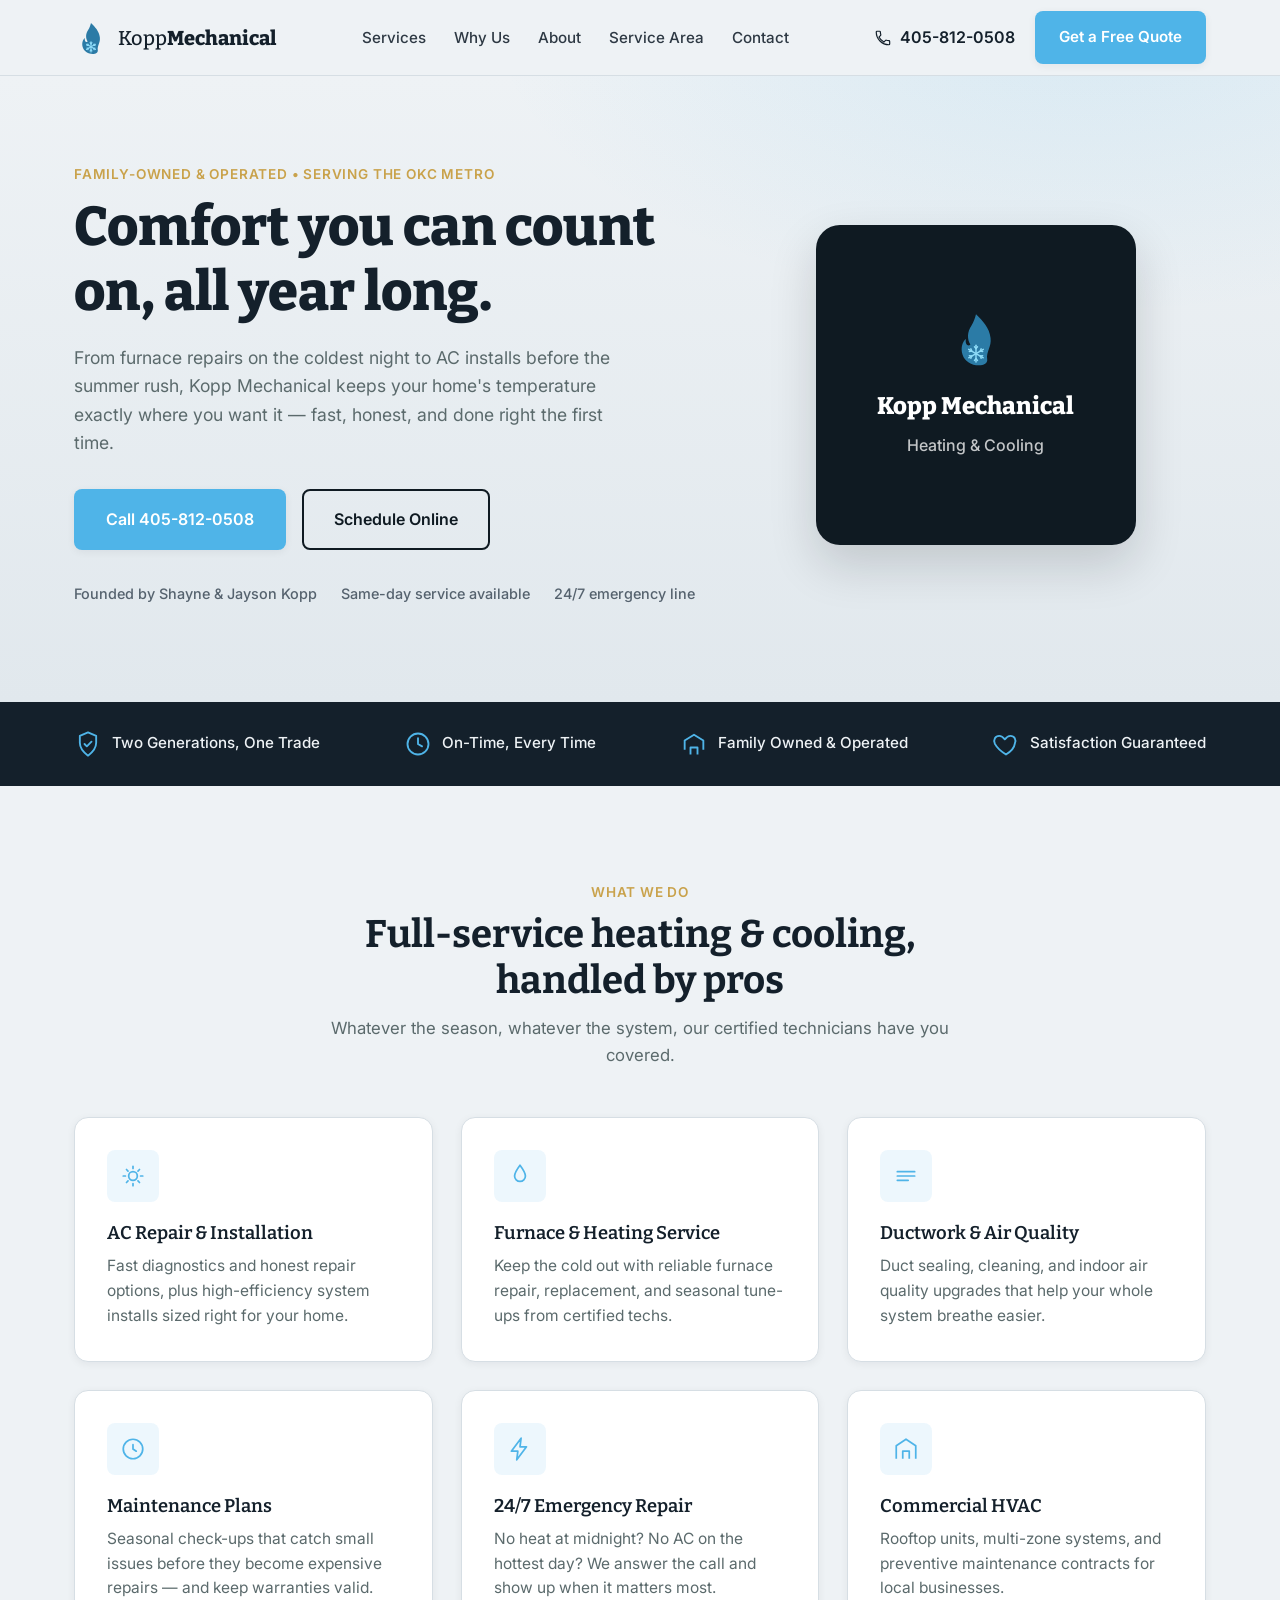
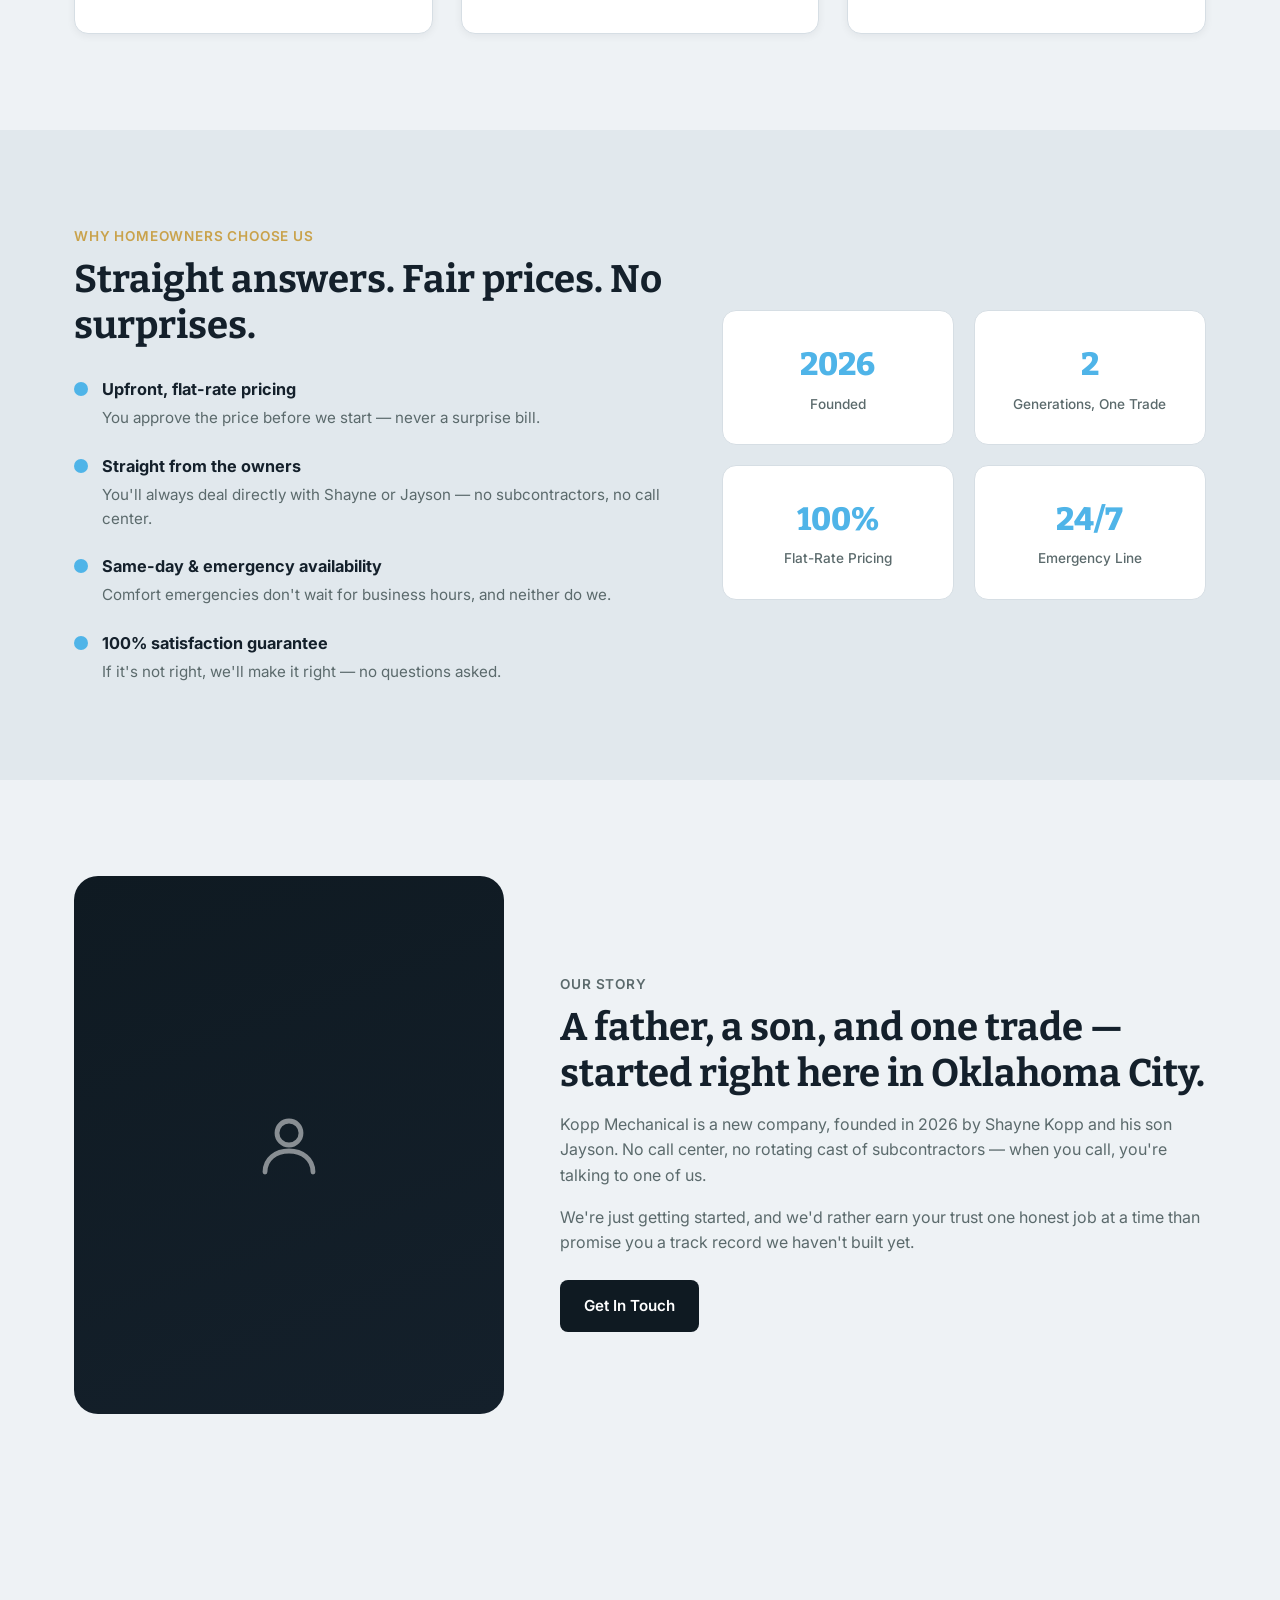
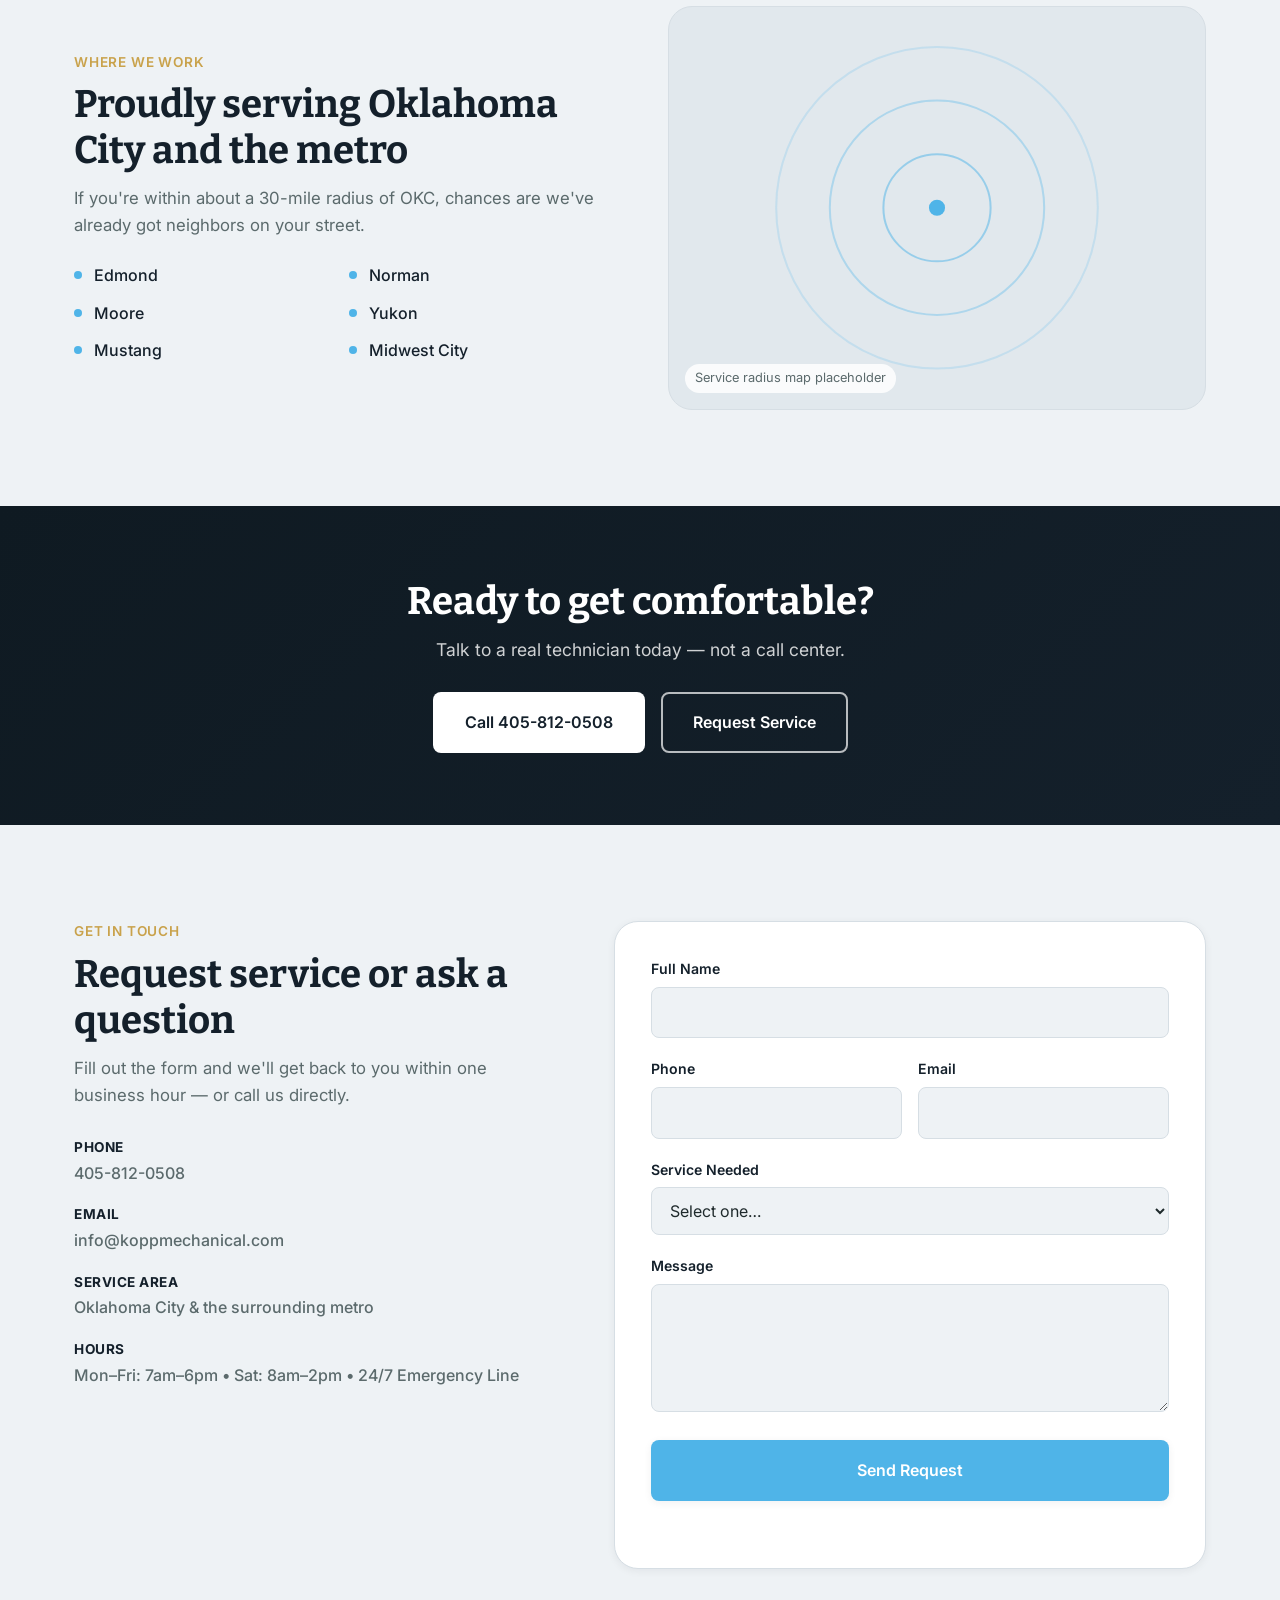
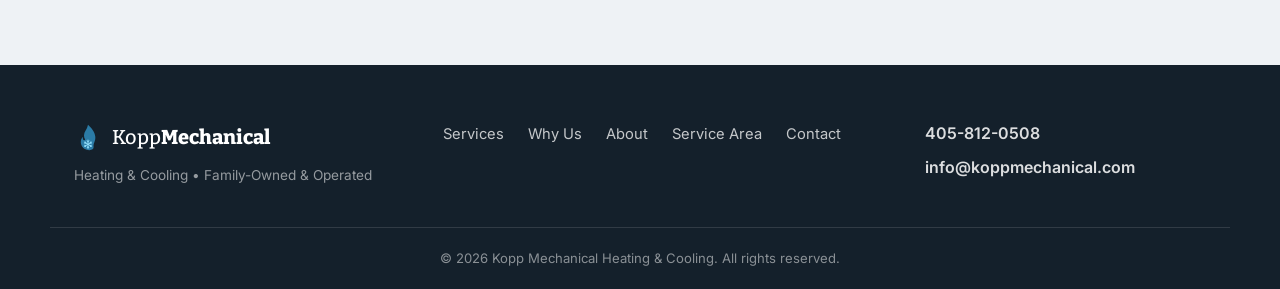
==== commit 0a3e3765: "update static content" ====
--- a/public/index.html
+++ b/public/index.html
@@ -3,14 +3,14 @@
 <head>
 <meta charset="UTF-8">
 <meta name="viewport" content="width=device-width, initial-scale=1.0">
-<title>Kopp Mechanical | Heating &amp; Cooling Experts in [CITY, ST]</title>
-<meta name="description" content="Kopp Mechanical provides expert heating, cooling, and indoor air quality services for homes and businesses in [CITY, ST] and surrounding areas. Licensed, insured, and available for same-day service.">
-<meta name="theme-color" content="#14454A">
+<title>Kopp Mechanical | Heating &amp; Cooling Experts in Oklahoma City, OK</title>
+<meta name="description" content="Kopp Mechanical is a family-owned heating and cooling company serving the Oklahoma City metro. Family-owned, direct from the owners, and available for same-day service.">
+<meta name="theme-color" content="#0F1A22">
 
 <!-- Open Graph -->
 <meta property="og:type" content="website">
 <meta property="og:title" content="Kopp Mechanical | Heating & Cooling Experts">
-<meta property="og:description" content="Comfort you can count on. Licensed HVAC installation, repair, and maintenance in [CITY, ST].">
+<meta property="og:description" content="Comfort you can count on. Family-owned HVAC installation, repair, and maintenance in Oklahoma City, OK.">
 <meta property="og:image" content="assets/og-image.png">
 <meta property="og:url" content="https://www.koppmechanical.com/">
 
@@ -21,7 +21,7 @@
 <!-- Preconnect to font host -->
 <link rel="preconnect" href="https://fonts.googleapis.com">
 <link rel="preconnect" href="https://fonts.gstatic.com" crossorigin>
-<link href="https://fonts.googleapis.com/css2?family=Poppins:wght@600;700;800&family=Inter:wght@400;500;600&display=swap" rel="stylesheet">
+<link href="https://fonts.googleapis.com/css2?family=Bitter:wght@500;600;700;800&family=Inter:wght@400;500;600&display=swap" rel="stylesheet">
 
 <script type="application/ld+json">
 {
@@ -34,10 +34,8 @@
   "priceRange": "$$",
   "address": {
     "@type": "PostalAddress",
-    "streetAddress": "[STREET ADDRESS]",
-    "addressLocality": "[CITY]",
-    "addressRegion": "[ST]",
-    "postalCode": "[ZIP]",
+    "addressLocality": "Oklahoma City",
+    "addressRegion": "OK",
     "addressCountry": "US"
   },
   "openingHoursSpecification": [
@@ -67,10 +65,16 @@
 <header class="site-header" id="header">
   <div class="container header-inner">
     <a href="#top" class="logo" aria-label="Kopp Mechanical home">
-      <svg class="logo-mark" width="40" height="40" viewBox="0 0 40 40" fill="none" xmlns="http://www.w3.org/2000/svg" aria-hidden="true">
-        <circle cx="20" cy="20" r="19" stroke="currentColor" stroke-width="2"/>
-        <path d="M20 8c-3.5 4-5.5 7.5-5.5 10.5a5.5 5.5 0 0 0 11 0C25.5 15.5 23.5 12 20 8z" fill="currentColor"/>
-        <path d="M12 26l4-4M15 29l4-4M18 26l4-4" stroke="currentColor" stroke-width="1.6" stroke-linecap="round"/>
+      <svg class="logo-mark" width="34" height="34" viewBox="0 0 100 100" aria-hidden="true">
+        <path d="M50,6 C62,18 74,30 76,48 C78,64 68,72 70,86 C71,93 64,97 55,97 C42,97 30,90 26,78 C22,66 26,54 32,50 C30,60 36,64 40,60 C34,50 34,38 42,26 C46,20 48,13 50,6 Z" fill="#2B7BA6"/>
+        <g stroke="#8FDCF8" stroke-width="3.4" stroke-linecap="round" fill="none">
+          <line x1="50" y1="76" x2="50" y2="61"/><line x1="47.3" y1="63.8" x2="50" y2="67"/><line x1="52.7" y1="63.8" x2="50" y2="67"/>
+          <line x1="50" y1="76" x2="63" y2="68.5"/><line x1="59.2" y1="67.6" x2="57.8" y2="71.5"/><line x1="61.9" y1="72.2" x2="57.8" y2="71.5"/>
+          <line x1="50" y1="76" x2="63" y2="83.5"/><line x1="61.9" y1="79.8" x2="57.8" y2="80.5"/><line x1="59.2" y1="84.4" x2="57.8" y2="80.5"/>
+          <line x1="50" y1="76" x2="50" y2="91"/><line x1="52.7" y1="88.2" x2="50" y2="85"/><line x1="47.3" y1="88.2" x2="50" y2="85"/>
+          <line x1="50" y1="76" x2="37" y2="83.5"/><line x1="40.8" y1="84.4" x2="42.2" y2="80.5"/><line x1="38.1" y1="79.8" x2="42.2" y2="80.5"/>
+          <line x1="50" y1="76" x2="37" y2="68.5"/><line x1="38.1" y1="72.2" x2="42.2" y2="71.5"/><line x1="40.8" y1="67.6" x2="42.2" y2="71.5"/>
+        </g>
       </svg>
       <span class="logo-text">Kopp<strong>Mechanical</strong></span>
     </a>
@@ -80,14 +84,13 @@
         <li><a href="#services">Services</a></li>
         <li><a href="#why-us">Why Us</a></li>
         <li><a href="#about">About</a></li>
-        <li><a href="#testimonials">Reviews</a></li>
         <li><a href="#service-area">Service Area</a></li>
         <li><a href="#contact">Contact</a></li>
       </ul>
     </nav>
 
     <div class="header-cta">
-      <a href="tel:+15555550123" class="phone-link">
+      <a href="tel:+14058120508" class="phone-link">
         <svg width="18" height="18" viewBox="0 0 24 24" fill="none" aria-hidden="true"><path d="M6.6 10.8c1.4 2.8 3.8 5.2 6.6 6.6l2.2-2.2a1 1 0 0 1 1-.25 11 11 0 0 0 3.5.56 1 1 0 0 1 1 1V20a1 1 0 0 1-1 1A17 17 0 0 1 3 4a1 1 0 0 1 1-1h3.5a1 1 0 0 1 1 1 11 11 0 0 0 .56 3.5 1 1 0 0 1-.25 1l-2.2 2.3z" stroke="currentColor" stroke-width="1.6" stroke-linejoin="round"/></svg>
         <span>405-812-0508</span>
       </a>
@@ -106,22 +109,32 @@
   <section class="hero" id="top">
     <div class="container hero-inner">
       <div class="hero-copy">
-        <p class="eyebrow">Licensed &amp; Insured &bull; Serving [CITY, ST]</p>
+        <p class="eyebrow">Family-Owned &amp; Operated &bull; Serving the OKC Metro</p>
         <h1>Comfort you can count on, all year long.</h1>
         <p class="hero-sub">From furnace repairs on the coldest night to AC installs before the summer rush, Kopp Mechanical keeps your home's temperature exactly where you want it &mdash; fast, honest, and done right the first time.</p>
         <div class="hero-actions">
-          <a href="tel:+15555550123" class="btn btn-primary btn-lg">Call 405-812-0508</a>
+          <a href="tel:+14058120508" class="btn btn-primary btn-lg">Call 405-812-0508</a>
           <a href="#contact" class="btn btn-ghost btn-lg">Schedule Online</a>
         </div>
         <ul class="hero-trust">
-          <li>&#9733; 4.9/5 from 300+ local reviews</li>
+          <li>Founded by Shayne &amp; Jayson Kopp</li>
           <li>Same-day service available</li>
           <li>24/7 emergency line</li>
         </ul>
       </div>
       <div class="hero-visual" aria-hidden="true">
         <div class="hero-badge-card">
-          <svg width="64" height="64" viewBox="0 0 40 40" fill="none"><circle cx="20" cy="20" r="19" stroke="currentColor" stroke-width="2"/><path d="M20 8c-3.5 4-5.5 7.5-5.5 10.5a5.5 5.5 0 0 0 11 0C25.5 15.5 23.5 12 20 8z" fill="currentColor"/></svg>
+          <svg width="56" height="56" viewBox="0 0 100 100" aria-hidden="true">
+            <path d="M50,6 C62,18 74,30 76,48 C78,64 68,72 70,86 C71,93 64,97 55,97 C42,97 30,90 26,78 C22,66 26,54 32,50 C30,60 36,64 40,60 C34,50 34,38 42,26 C46,20 48,13 50,6 Z" fill="#2B7BA6"/>
+            <g stroke="#8FDCF8" stroke-width="2.6" stroke-linecap="round" fill="none">
+              <line x1="50" y1="76" x2="50" y2="61"/><line x1="47.3" y1="63.8" x2="50" y2="67"/><line x1="52.7" y1="63.8" x2="50" y2="67"/>
+              <line x1="50" y1="76" x2="63" y2="68.5"/><line x1="59.2" y1="67.6" x2="57.8" y2="71.5"/><line x1="61.9" y1="72.2" x2="57.8" y2="71.5"/>
+              <line x1="50" y1="76" x2="63" y2="83.5"/><line x1="61.9" y1="79.8" x2="57.8" y2="80.5"/><line x1="59.2" y1="84.4" x2="57.8" y2="80.5"/>
+              <line x1="50" y1="76" x2="50" y2="91"/><line x1="52.7" y1="88.2" x2="50" y2="85"/><line x1="47.3" y1="88.2" x2="50" y2="85"/>
+              <line x1="50" y1="76" x2="37" y2="83.5"/><line x1="40.8" y1="84.4" x2="42.2" y2="80.5"/><line x1="38.1" y1="79.8" x2="42.2" y2="80.5"/>
+              <line x1="50" y1="76" x2="37" y2="68.5"/><line x1="38.1" y1="72.2" x2="42.2" y2="71.5"/><line x1="40.8" y1="67.6" x2="42.2" y2="71.5"/>
+            </g>
+          </svg>
           <p class="hero-badge-title">Kopp Mechanical</p>
           <p class="hero-badge-sub">Heating &amp; Cooling</p>
         </div>
@@ -134,7 +147,7 @@
     <div class="container trust-bar-inner">
       <div class="trust-item">
         <svg width="28" height="28" viewBox="0 0 24 24" fill="none" aria-hidden="true"><path d="M12 2l7 3v6c0 5-3.4 8.4-7 11-3.6-2.6-7-6-7-11V5l7-3z" stroke="currentColor" stroke-width="1.6" stroke-linejoin="round"/><path d="M9 12l2 2 4-4" stroke="currentColor" stroke-width="1.6" stroke-linecap="round" stroke-linejoin="round"/></svg>
-        <span>Licensed &amp; Insured</span>
+        <span>Two Generations, One Trade</span>
       </div>
       <div class="trust-item">
         <svg width="28" height="28" viewBox="0 0 24 24" fill="none" aria-hidden="true"><circle cx="12" cy="12" r="9" stroke="currentColor" stroke-width="1.6"/><path d="M12 7v5l3.5 2" stroke="currentColor" stroke-width="1.6" stroke-linecap="round"/></svg>
@@ -224,8 +237,8 @@
             <span>You approve the price before we start &mdash; never a surprise bill.</span>
           </li>
           <li>
-            <strong>Background-checked technicians</strong>
-            <span>Every tech is licensed, drug-tested, and background-checked before they reach your door.</span>
+            <strong>Straight from the owners</strong>
+            <span>You'll always deal directly with Shayne or Jayson &mdash; no subcontractors, no call center.</span>
           </li>
           <li>
             <strong>Same-day &amp; emergency availability</strong>
@@ -239,20 +252,20 @@
       </div>
       <div class="stats-grid">
         <div class="stat-card">
-          <span class="stat-number">15+</span>
-          <span class="stat-label">Years in Business</span>
+          <span class="stat-number">2026</span>
+          <span class="stat-label">Founded</span>
         </div>
         <div class="stat-card">
-          <span class="stat-number">6,000+</span>
-          <span class="stat-label">Jobs Completed</span>
+          <span class="stat-number">2</span>
+          <span class="stat-label">Generations, One Trade</span>
         </div>
         <div class="stat-card">
-          <span class="stat-number">&lt;60min</span>
-          <span class="stat-label">Avg. Response Time</span>
+          <span class="stat-number">100%</span>
+          <span class="stat-label">Flat-Rate Pricing</span>
         </div>
         <div class="stat-card">
-          <span class="stat-number">4.9/5</span>
-          <span class="stat-label">Average Rating</span>
+          <span class="stat-number">24/7</span>
+          <span class="stat-label">Emergency Line</span>
         </div>
       </div>
     </div>
@@ -268,37 +281,10 @@
       </div>
       <div class="about-copy">
         <p class="eyebrow">Our Story</p>
-        <h2>Built on the Kopp family name &mdash; and a reputation to match.</h2>
-        <p>Kopp Mechanical was founded right here in [CITY, ST] with one goal: bring honest, dependable HVAC service back to the neighborhood. No pushy sales tactics, no unnecessary upsells &mdash; just skilled technicians who treat your home like their own.</p>
-        <p>Today, our team of certified professionals handles everything from routine tune-ups to full system replacements for hundreds of families and local businesses across the region.</p>
-        <a href="#contact" class="btn btn-secondary">Meet the Team</a>
-      </div>
-    </div>
-  </section>
-
-  <!-- ================= TESTIMONIALS ================= -->
-  <section class="section section-alt" id="testimonials">
-    <div class="container">
-      <div class="section-head">
-        <p class="eyebrow">Customer Reviews</p>
-        <h2>Trusted by homeowners across [CITY, ST]</h2>
-      </div>
-      <div class="grid grid-3">
-        <blockquote class="card testimonial-card">
-          <div class="stars" aria-label="5 out of 5 stars">&#9733;&#9733;&#9733;&#9733;&#9733;</div>
-          <p>&ldquo;Our furnace died on the coldest night of the year and they had someone out within the hour. Fixed, fair price, no drama.&rdquo;</p>
-          <footer>&mdash; Sarah M., [Neighborhood]</footer>
-        </blockquote>
-        <blockquote class="card testimonial-card">
-          <div class="stars" aria-label="5 out of 5 stars">&#9733;&#9733;&#9733;&#9733;&#9733;</div>
-          <p>&ldquo;Installed a new AC system before summer hit. Clean work, clear pricing, and it's noticeably quieter than our old unit.&rdquo;</p>
-          <footer>&mdash; James R., [Neighborhood]</footer>
-        </blockquote>
-        <blockquote class="card testimonial-card">
-          <div class="stars" aria-label="5 out of 5 stars">&#9733;&#9733;&#9733;&#9733;&#9733;</div>
-          <p>&ldquo;We've used their maintenance plan for three years now. Always on time, always thorough. Highly recommend.&rdquo;</p>
-          <footer>&mdash; Priya K., [Neighborhood]</footer>
-        </blockquote>
+        <h2>A father, a son, and one trade &mdash; started right here in Oklahoma City.</h2>
+        <p>Kopp Mechanical is a new company, founded in 2026 by Shayne Kopp and his son Jayson. No call center, no rotating cast of subcontractors &mdash; when you call, you're talking to one of us.</p>
+        <p>We're just getting started, and we'd rather earn your trust one honest job at a time than promise you a track record we haven't built yet.</p>
+        <a href="#contact" class="btn btn-secondary">Get In Touch</a>
       </div>
     </div>
   </section>
@@ -308,15 +294,15 @@
     <div class="container service-area-grid">
       <div>
         <p class="eyebrow">Where We Work</p>
-        <h2>Proudly serving [CITY, ST] and beyond</h2>
-        <p class="section-sub">If you're within about a 30-mile radius of [CITY], chances are we've already got neighbors on your street.</p>
+        <h2>Proudly serving Oklahoma City and the metro</h2>
+        <p class="section-sub">If you're within about a 30-mile radius of OKC, chances are we've already got neighbors on your street.</p>
         <ul class="area-list">
-          <li>[City One]</li>
-          <li>[City Two]</li>
-          <li>[City Three]</li>
-          <li>[City Four]</li>
-          <li>[City Five]</li>
-          <li>[City Six]</li>
+          <li>Edmond</li>
+          <li>Norman</li>
+          <li>Moore</li>
+          <li>Yukon</li>
+          <li>Mustang</li>
+          <li>Midwest City</li>
         </ul>
       </div>
       <div class="map-placeholder" aria-hidden="true">
@@ -338,7 +324,7 @@
       <h2>Ready to get comfortable?</h2>
       <p>Talk to a real technician today &mdash; not a call center.</p>
       <div class="hero-actions">
-        <a href="tel:+15555550123" class="btn btn-light btn-lg">Call 405-812-0508</a>
+        <a href="tel:+14058120508" class="btn btn-light btn-lg">Call 405-812-0508</a>
         <a href="#contact" class="btn btn-outline-light btn-lg">Request Service</a>
       </div>
     </div>
@@ -355,15 +341,15 @@
         <ul class="contact-details">
           <li>
             <strong>Phone</strong>
-            <a href="tel:+15555550123">405-812-0508</a>
+            <a href="tel:+14058120508">405-812-0508</a>
           </li>
           <li>
             <strong>Email</strong>
-            <a href="mailto:hello@koppmechanical.com">info@koppmechanical.com</a>
-          </li>
-          <li>
-            <strong>Address</strong>
-            <span>[STREET ADDRESS], [CITY, ST ZIP]</span>
+            <a href="mailto:info@koppmechanical.com">info@koppmechanical.com</a>
+          </li>
+          <li>
+            <strong>Service Area</strong>
+            <span>Oklahoma City &amp; the surrounding metro</span>
           </li>
           <li>
             <strong>Hours</strong>
@@ -422,13 +408,20 @@
   <div class="container footer-inner">
     <div class="footer-brand">
       <a href="#top" class="logo" aria-label="Kopp Mechanical home">
-        <svg class="logo-mark" width="32" height="32" viewBox="0 0 40 40" fill="none" aria-hidden="true">
-          <circle cx="20" cy="20" r="19" stroke="currentColor" stroke-width="2"/>
-          <path d="M20 8c-3.5 4-5.5 7.5-5.5 10.5a5.5 5.5 0 0 0 11 0C25.5 15.5 23.5 12 20 8z" fill="currentColor"/>
+        <svg class="logo-mark" width="28" height="28" viewBox="0 0 100 100" aria-hidden="true">
+          <path d="M50,6 C62,18 74,30 76,48 C78,64 68,72 70,86 C71,93 64,97 55,97 C42,97 30,90 26,78 C22,66 26,54 32,50 C30,60 36,64 40,60 C34,50 34,38 42,26 C46,20 48,13 50,6 Z" fill="#2B7BA6"/>
+          <g stroke="#8FDCF8" stroke-width="3.4" stroke-linecap="round" fill="none">
+            <line x1="50" y1="76" x2="50" y2="61"/><line x1="47.3" y1="63.8" x2="50" y2="67"/><line x1="52.7" y1="63.8" x2="50" y2="67"/>
+            <line x1="50" y1="76" x2="63" y2="68.5"/><line x1="59.2" y1="67.6" x2="57.8" y2="71.5"/><line x1="61.9" y1="72.2" x2="57.8" y2="71.5"/>
+            <line x1="50" y1="76" x2="63" y2="83.5"/><line x1="61.9" y1="79.8" x2="57.8" y2="80.5"/><line x1="59.2" y1="84.4" x2="57.8" y2="80.5"/>
+            <line x1="50" y1="76" x2="50" y2="91"/><line x1="52.7" y1="88.2" x2="50" y2="85"/><line x1="47.3" y1="88.2" x2="50" y2="85"/>
+            <line x1="50" y1="76" x2="37" y2="83.5"/><line x1="40.8" y1="84.4" x2="42.2" y2="80.5"/><line x1="38.1" y1="79.8" x2="42.2" y2="80.5"/>
+            <line x1="50" y1="76" x2="37" y2="68.5"/><line x1="38.1" y1="72.2" x2="42.2" y2="71.5"/><line x1="40.8" y1="67.6" x2="42.2" y2="71.5"/>
+          </g>
         </svg>
         <span class="logo-text">Kopp<strong>Mechanical</strong></span>
       </a>
-      <p>Heating &amp; Cooling &bull; Licensed &amp; Insured &bull; License #[XXXXXX]</p>
+      <p>Heating &amp; Cooling &bull; Family-Owned &amp; Operated</p>
     </div>
 
     <nav class="footer-nav" aria-label="Footer">
@@ -436,15 +429,14 @@
         <li><a href="#services">Services</a></li>
         <li><a href="#why-us">Why Us</a></li>
         <li><a href="#about">About</a></li>
-        <li><a href="#testimonials">Reviews</a></li>
         <li><a href="#service-area">Service Area</a></li>
         <li><a href="#contact">Contact</a></li>
       </ul>
     </nav>
 
     <div class="footer-contact">
-      <a href="tel:+15555550123">405-812-0508</a>
-      <a href="mailto:hello@koppmechanical.com">info@koppmechanical.com</a>
+      <a href="tel:+14058120508">405-812-0508</a>
+      <a href="mailto:info@koppmechanical.com">info@koppmechanical.com</a>
     </div>
   </div>
   <div class="container footer-bottom">
--- a/public/css/styles.css
+++ b/public/css/styles.css
@@ -2,29 +2,31 @@
    Kopp Mechanical — Design Tokens
    ========================================================================== */
 :root {
-  --color-teal-900: #0F373B;
-  --color-teal-700: #14454A;
+  --color-ink-900: #14202B;
+  --color-ink-700: #0F1A22;
   --color-slate-700: #2E3944;
   --color-slate-500: #55626E;
-  --color-orange-500: #E8622C;
-  --color-orange-600: #CF4F1D;
-  --color-cream-50: #FAF8F4;
-  --color-cream-100: #F2EEE6;
+  --color-accent-500: #4FB4E8;
+  --color-accent-600: #2B7BA6;
+  --color-ice-400: #8FDCF8;
+  --color-brass-500: #C9A24B;
+  --color-cream-50: #EEF2F5;
+  --color-cream-100: #E1E8ED;
   --color-white: #FFFFFF;
-  --color-border: #E4E0D8;
+  --color-border: #D6DEE4;
   --color-text: #1F2A2C;
   --color-text-muted: #5B6A6C;
 
-  --font-heading: 'Poppins', 'Segoe UI', system-ui, sans-serif;
+  --font-heading: 'Bitter', Georgia, serif;
   --font-body: 'Inter', 'Segoe UI', system-ui, sans-serif;
 
   --radius-sm: 8px;
   --radius-md: 14px;
   --radius-lg: 24px;
 
-  --shadow-sm: 0 2px 8px rgba(15, 55, 59, 0.06);
-  --shadow-md: 0 8px 24px rgba(15, 55, 59, 0.10);
-  --shadow-lg: 0 20px 48px rgba(15, 55, 59, 0.16);
+  --shadow-sm: 0 2px 8px rgba(10, 18, 26, 0.06);
+  --shadow-md: 0 8px 24px rgba(10, 18, 26, 0.10);
+  --shadow-lg: 0 20px 48px rgba(10, 18, 26, 0.16);
 
   --header-height: 76px;
 }
@@ -54,7 +56,7 @@
   -webkit-font-smoothing: antialiased;
 }
 
-h1, h2, h3 { font-family: var(--font-heading); color: var(--color-teal-900); line-height: 1.2; }
+h1, h2, h3 { font-family: var(--font-heading); color: var(--color-ink-900); line-height: 1.2; }
 h1 { font-size: clamp(2.2rem, 4.5vw, 3.4rem); font-weight: 800; }
 h2 { font-size: clamp(1.7rem, 3vw, 2.4rem); font-weight: 700; }
 h3 { font-size: 1.15rem; font-weight: 600; }
@@ -70,7 +72,7 @@
   position: absolute;
   left: -9999px;
   top: 0;
-  background: var(--color-teal-900);
+  background: var(--color-ink-900);
   color: var(--color-white);
   padding: 12px 20px;
   border-radius: var(--radius-sm);
@@ -79,12 +81,12 @@
 .skip-link:focus { left: 16px; top: 16px; }
 
 :focus-visible {
-  outline: 3px solid var(--color-orange-500);
+  outline: 3px solid var(--color-accent-500);
   outline-offset: 2px;
 }
 
 .eyebrow {
-  color: var(--color-orange-600);
+  color: var(--color-brass-500);
   font-weight: 600;
   letter-spacing: 0.06em;
   text-transform: uppercase;
@@ -118,26 +120,26 @@
 .btn-block { width: 100%; }
 
 .btn-primary {
-  background: var(--color-orange-500);
+  background: var(--color-accent-500);
   color: var(--color-white);
   box-shadow: var(--shadow-sm);
 }
-.btn-primary:hover { background: var(--color-orange-600); box-shadow: var(--shadow-md); }
+.btn-primary:hover { background: var(--color-accent-600); box-shadow: var(--shadow-md); }
 
 .btn-secondary {
-  background: var(--color-teal-700);
+  background: var(--color-ink-700);
   color: var(--color-white);
 }
-.btn-secondary:hover { background: var(--color-teal-900); }
+.btn-secondary:hover { background: var(--color-ink-900); }
 
 .btn-ghost {
   background: transparent;
-  border-color: var(--color-teal-700);
-  color: var(--color-teal-700);
-}
-.btn-ghost:hover { background: var(--color-teal-700); color: var(--color-white); }
-
-.btn-light { background: var(--color-white); color: var(--color-teal-900); }
+  border-color: var(--color-ink-700);
+  color: var(--color-ink-700);
+}
+.btn-ghost:hover { background: var(--color-ink-700); color: var(--color-white); }
+
+.btn-light { background: var(--color-white); color: var(--color-ink-900); }
 .btn-light:hover { background: var(--color-cream-100); }
 
 .btn-outline-light {
@@ -155,7 +157,7 @@
   top: 0;
   z-index: 100;
   height: var(--header-height);
-  background: rgba(250, 248, 244, 0.92);
+  background: rgba(238, 242, 245, 0.92);
   backdrop-filter: blur(8px);
   border-bottom: 1px solid var(--color-border);
 }
@@ -167,8 +169,8 @@
   gap: 24px;
 }
 
-.logo { display: inline-flex; align-items: center; gap: 10px; color: var(--color-teal-900); }
-.logo-mark { color: var(--color-orange-500); flex-shrink: 0; }
+.logo { display: inline-flex; align-items: center; gap: 10px; color: var(--color-ink-900); }
+.logo-mark { color: var(--color-accent-500); flex-shrink: 0; }
 .logo-text { font-family: var(--font-heading); font-weight: 500; font-size: 1.25rem; }
 .logo-text strong { font-weight: 800; }
 
@@ -180,7 +182,7 @@
   position: relative;
   padding: 6px 0;
 }
-.main-nav a:hover { color: var(--color-orange-600); }
+.main-nav a:hover { color: var(--color-accent-600); }
 
 .header-cta { display: flex; align-items: center; gap: 20px; }
 .phone-link {
@@ -188,9 +190,9 @@
   align-items: center;
   gap: 8px;
   font-weight: 600;
-  color: var(--color-teal-900);
-}
-.phone-link:hover { color: var(--color-orange-600); }
+  color: var(--color-ink-900);
+}
+.phone-link:hover { color: var(--color-accent-600); }
 
 .nav-toggle {
   display: none;
@@ -208,7 +210,7 @@
   height: 2px;
   width: 24px;
   margin-inline: auto;
-  background: var(--color-teal-900);
+  background: var(--color-ink-900);
   transition: transform 0.2s ease, opacity 0.2s ease;
 }
 .nav-toggle[aria-expanded="true"] span:nth-child(1) { transform: translateY(7px) rotate(45deg); }
@@ -220,7 +222,7 @@
    ========================================================================== */
 .hero {
   background:
-    radial-gradient(1000px 500px at 85% -10%, rgba(232, 98, 44, 0.14), transparent 60%),
+    radial-gradient(1000px 500px at 85% -10%, rgba(79, 180, 232, 0.14), transparent 60%),
     linear-gradient(180deg, var(--color-cream-50) 0%, var(--color-cream-100) 100%);
   padding: 88px 0 96px;
 }
@@ -244,7 +246,7 @@
 
 .hero-visual { display: flex; align-items: center; justify-content: center; }
 .hero-badge-card {
-  background: var(--color-teal-700);
+  background: var(--color-ink-700);
   color: var(--color-white);
   border-radius: var(--radius-lg);
   width: 100%;
@@ -257,14 +259,14 @@
   gap: 8px;
   box-shadow: var(--shadow-lg);
 }
-.hero-badge-card svg { color: var(--color-orange-500); margin-bottom: 12px; }
+.hero-badge-card svg { color: var(--color-accent-500); margin-bottom: 12px; }
 .hero-badge-title { font-family: var(--font-heading); font-size: 1.5rem; font-weight: 800; }
 .hero-badge-sub { color: rgba(255,255,255,0.75); font-weight: 500; }
 
 /* ==========================================================================
    Trust bar
    ========================================================================== */
-.trust-bar { background: var(--color-teal-900); padding: 28px 0; }
+.trust-bar { background: var(--color-ink-900); padding: 28px 0; }
 .trust-bar-inner {
   display: flex;
   flex-wrap: wrap;
@@ -279,7 +281,7 @@
   font-weight: 500;
   font-size: 0.95rem;
 }
-.trust-item svg { color: var(--color-orange-500); flex-shrink: 0; }
+.trust-item svg { color: var(--color-accent-500); flex-shrink: 0; }
 
 /* ==========================================================================
    Grid / Cards
@@ -301,8 +303,8 @@
   width: 52px;
   height: 52px;
   border-radius: var(--radius-sm);
-  background: rgba(232, 98, 44, 0.1);
-  color: var(--color-orange-500);
+  background: rgba(79, 180, 232, 0.1);
+  color: var(--color-accent-500);
   display: flex;
   align-items: center;
   justify-content: center;
@@ -331,9 +333,9 @@
   width: 14px;
   height: 14px;
   border-radius: 50%;
-  background: var(--color-orange-500);
-}
-.feature-list strong { color: var(--color-teal-900); font-size: 1.02rem; }
+  background: var(--color-accent-500);
+}
+.feature-list strong { color: var(--color-ink-900); font-size: 1.02rem; }
 .feature-list span { color: var(--color-text-muted); font-size: 0.95rem; }
 
 .stats-grid { display: grid; grid-template-columns: repeat(2, 1fr); gap: 20px; }
@@ -349,7 +351,7 @@
   font-family: var(--font-heading);
   font-size: 2rem;
   font-weight: 800;
-  color: var(--color-orange-500);
+  color: var(--color-accent-500);
 }
 .stat-label { color: var(--color-text-muted); font-size: 0.85rem; font-weight: 500; }
 
@@ -365,7 +367,7 @@
 .about-photo-placeholder {
   aspect-ratio: 4 / 5;
   border-radius: var(--radius-lg);
-  background: linear-gradient(160deg, var(--color-teal-700), var(--color-teal-900));
+  background: linear-gradient(160deg, var(--color-ink-700), var(--color-ink-900));
   color: rgba(255,255,255,0.5);
   display: flex;
   align-items: center;
@@ -378,7 +380,7 @@
    Testimonials
    ========================================================================== */
 .testimonial-card { display: flex; flex-direction: column; gap: 16px; }
-.stars { color: var(--color-orange-500); letter-spacing: 2px; }
+.stars { color: var(--color-accent-500); letter-spacing: 2px; }
 .testimonial-card p { color: var(--color-text); font-size: 1rem; }
 .testimonial-card footer { color: var(--color-text-muted); font-size: 0.9rem; font-weight: 600; }
 
@@ -399,7 +401,7 @@
 }
 .area-list li {
   font-weight: 500;
-  color: var(--color-teal-900);
+  color: var(--color-ink-900);
   padding-left: 20px;
   position: relative;
 }
@@ -411,7 +413,7 @@
   width: 8px;
   height: 8px;
   border-radius: 50%;
-  background: var(--color-orange-500);
+  background: var(--color-accent-500);
 }
 .map-placeholder {
   position: relative;
@@ -419,7 +421,7 @@
   border-radius: var(--radius-lg);
   background: var(--color-cream-100);
   border: 1px solid var(--color-border);
-  color: var(--color-orange-500);
+  color: var(--color-accent-500);
   overflow: hidden;
 }
 .map-label {
@@ -437,7 +439,7 @@
    CTA Banner
    ========================================================================== */
 .cta-banner {
-  background: linear-gradient(135deg, var(--color-teal-700), var(--color-teal-900));
+  background: linear-gradient(135deg, var(--color-ink-700), var(--color-ink-900));
   color: var(--color-white);
   padding: 72px 0;
   text-align: center;
@@ -456,9 +458,9 @@
 }
 .contact-details { display: flex; flex-direction: column; gap: 18px; margin-top: 28px; }
 .contact-details li { display: flex; flex-direction: column; gap: 2px; }
-.contact-details strong { color: var(--color-teal-900); font-size: 0.85rem; text-transform: uppercase; letter-spacing: 0.04em; }
+.contact-details strong { color: var(--color-ink-900); font-size: 0.85rem; text-transform: uppercase; letter-spacing: 0.04em; }
 .contact-details a, .contact-details span { color: var(--color-text-muted); font-weight: 500; }
-.contact-details a:hover { color: var(--color-orange-600); }
+.contact-details a:hover { color: var(--color-accent-600); }
 
 .contact-form {
   background: var(--color-white);
@@ -470,7 +472,7 @@
 .form-row { margin-bottom: 20px; }
 .form-row-split { display: grid; grid-template-columns: 1fr 1fr; gap: 16px; margin-bottom: 20px; }
 .form-row-split .form-row { margin-bottom: 0; }
-label { display: block; font-weight: 600; font-size: 0.88rem; margin-bottom: 6px; color: var(--color-teal-900); }
+label { display: block; font-weight: 600; font-size: 0.88rem; margin-bottom: 6px; color: var(--color-ink-900); }
 input, select, textarea {
   width: 100%;
   padding: 12px 14px;
@@ -481,15 +483,15 @@
 }
 input:focus, select:focus, textarea:focus {
   outline: none;
-  border-color: var(--color-orange-500);
-  box-shadow: 0 0 0 3px rgba(232, 98, 44, 0.15);
-}
-.form-note { margin-top: 14px; font-size: 0.9rem; color: var(--color-teal-700); font-weight: 600; min-height: 1.2em; }
+  border-color: var(--color-accent-500);
+  box-shadow: 0 0 0 3px rgba(79, 180, 232, 0.15);
+}
+.form-note { margin-top: 14px; font-size: 0.9rem; color: var(--color-ink-700); font-weight: 600; min-height: 1.2em; }
 
 /* ==========================================================================
    Footer
    ========================================================================== */
-.site-footer { background: var(--color-teal-900); color: rgba(255,255,255,0.85); padding: 56px 0 0; }
+.site-footer { background: var(--color-ink-900); color: rgba(255,255,255,0.85); padding: 56px 0 0; }
 .footer-inner {
   display: grid;
   grid-template-columns: 1.2fr 1.6fr 1fr;
@@ -502,9 +504,9 @@
 .footer-brand p { font-size: 0.85rem; color: rgba(255,255,255,0.55); }
 .footer-nav ul { display: flex; flex-wrap: wrap; gap: 16px 24px; }
 .footer-nav a { font-size: 0.92rem; color: rgba(255,255,255,0.75); }
-.footer-nav a:hover { color: var(--color-orange-500); }
+.footer-nav a:hover { color: var(--color-accent-500); }
 .footer-contact { display: flex; flex-direction: column; gap: 8px; font-weight: 600; }
-.footer-contact a:hover { color: var(--color-orange-500); }
+.footer-contact a:hover { color: var(--color-accent-500); }
 .footer-bottom { padding: 20px 0; font-size: 0.82rem; color: rgba(255,255,255,0.5); text-align: center; }
 
 /* ==========================================================================
